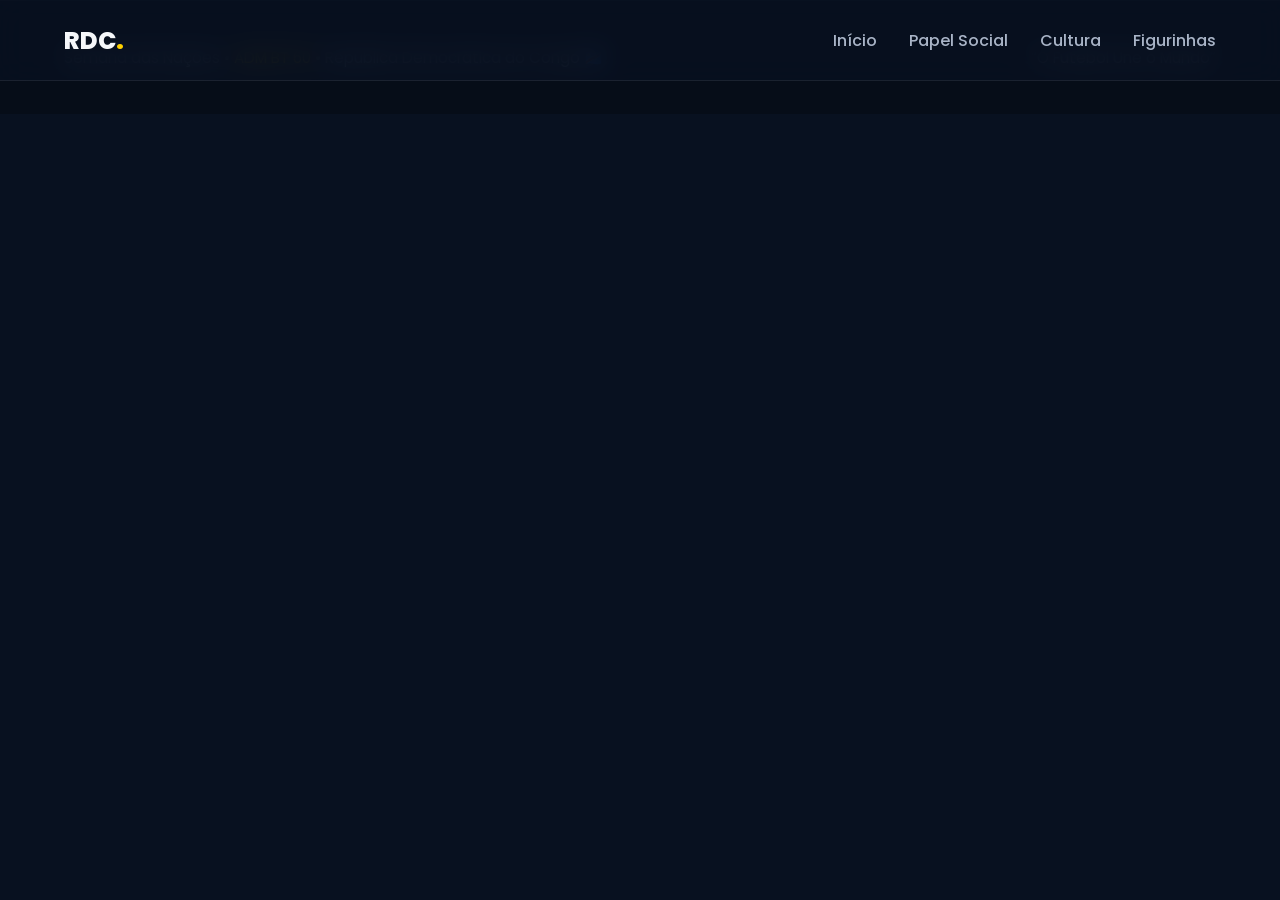
==== index.html @ 7ae97b50 "feat: added header footer layout" ====
<!DOCTYPE html>
<html lang="pt-BR">

<head>
    <meta charset="UTF-8">
    <meta name="viewport" content="width=device-width, initial-scale=1.0">
    <title>
        Semana das Nações • República Democrática do Congo
    </title>
    <link rel="preconnect" href="https://fonts.googleapis.com">
    <link rel="preconnect" href="https://fonts.gstatic.com" crossorigin>

    <link href="https://fonts.googleapis.com/css2?family=Poppins:wght@300;400;500;600;700;800&display=swap"
        rel="stylesheet">

    <link rel="stylesheet" href="src/css/reset.css">
    <link rel="stylesheet" href="src/css/variables.css">
    <link rel="stylesheet" href="src/css/global.css">
    <link rel="stylesheet" href="src/css/responsive.css">
    <link rel="stylesheet" href="src/css/layout.css">
</head>

<body>
    <header class="navbar">

        <div class="container nav-container">


            <a href="#hero" class="logo">
                RDC<span>.</span>
            </a>

            <nav class="nav-menu">

                <a href="#hero">Início</a>
                <a href="#social"> Papel Social</a>
                <a href="#culture">Cultura</a>
                <a href="#stickers">Figurinhas</a>

            </nav>


            <button class="hamburger" aria-label="Abrir menu">

                <span></span>
                <span></span>
                <span></span>

            </button>

        </div>

   
        <div class="mobile-menu">

            <a href="#hero">Início</a>
            <a href="#social">Papel Social</a>
            <a href="#culture">Cultura</a>
            <a href="#stickers">Figurinhas</a>

        </div>

    </header>

    <main></main>


    <footer class="footer">

        <div class="container footer-content">

            <p>
                Semana das Nações • <span>ADM BT 60</span> •
                República Democrática do Congo 🇨🇩
            </p>

            <p>
                “O Futebol Une o Mundo”
            </p>

        </div>

    </footer>

    <script type="module" src="src/js/main.js"></script>

</body>

</html>
---- src/css/variables.css ----
:root{

  --color-bg: #081120;

  --color-surface: #101B2D;

  --color-primary: #007FFF;

  --color-secondary: #FFD100;

  --color-accent: #CE1126;

  --color-text: #F5F7FA;

  --color-muted: #A9B4C7;

  --border-color: rgba(255,255,255,.08);

  --shadow-lg: 0 10px 30px rgba(0,0,0,.35);

  --glow: 0 0 20px rgba(255,209,0,.25);

  --radius-sm: 12px;

  --radius-md: 18px;

  --radius-lg: 28px;

  --transition: .3s ease;

  --container-width: 1200px;

}
---- src/css/global.css ----
body{
  background: var(--color-bg);
  color: var(--color-text);
  font-family: 'Poppins', sans-serif;
  overflow-x:hidden;
}

.container{
  width:min(var(--container-width), 90%);
  margin:auto;
}

section{
  padding:120px 0;
}

.section-header{
  text-align:center;
  margin-bottom:60px;
}

.section-subtitle{
  color: var(--color-secondary);
  font-size:.9rem;
  font-weight:600;
  text-transform:uppercase;
  letter-spacing:2px;
  margin-bottom:12px;
}

.section-title{
  font-size:clamp(2rem, 5vw, 3.5rem);
  font-weight:800;
}

.hero-button{
  display:inline-flex;
  align-items:center;
  justify-content:center;
  padding:14px 28px;
  border-radius:999px;
  background: var(--color-secondary);
  color:#000;
  font-weight:700;
  transition: var(--transition);
}

.hero-button:hover{
  transform:translateY(-3px);
  box-shadow: var(--glow);
}
---- src/css/layout.css ----
/* NAVBAR */

.navbar{
  position:fixed;
  top:0;
  left:0;

  width:100%;

  z-index:999;

  background:rgba(8,17,32,.82);

  backdrop-filter:blur(14px);

  border-bottom:1px solid var(--border-color);
}

.nav-container{
  height:80px;

  display:flex;
  align-items:center;
  justify-content:space-between;
}


/* LOGO */


.logo{
  font-size:1.5rem;
  font-weight:800;

  color: var(--color-text);
}

.logo span{
  color: var(--color-secondary);
}

/* NAV MENU */

.nav-menu{
  display:flex;
  align-items:center;
  gap:32px;
}

.nav-menu a{
  position:relative;

  color: var(--color-muted);

  font-weight:500;

  transition: var(--transition);
}

.nav-menu a:hover{
  color: var(--color-text);
}


/* LINHA HOVER */

.nav-menu a::after{
  content:"";

  position:absolute;

  left:0;
  bottom:-6px;

  width:0%;
  height:2px;

  background: var(--color-secondary);

  transition: var(--transition);
}

.nav-menu a:hover::after{
  width:100%;
}

/* HAMBURGER */

.hamburger{
  width:45px;
  height:45px;

  display:none;

  flex-direction:column;
  justify-content:center;

  gap:6px;

  background:none;
  border:none;

  cursor:pointer;

  z-index:1001;
}

.hamburger span{
  width:100%;
  height:3px;

  border-radius:999px;

  background: var(--color-text);

  transition:.3s;
}


/* X */

.hamburger.active span:nth-child(1){
  transform:
  translateY(9px)
  rotate(45deg);
}

.hamburger.active span:nth-child(2){
  opacity:0;
}

.hamburger.active span:nth-child(3){
  transform:
  translateY(-9px)
  rotate(-45deg);
}


/* MOBILE MENU */

.mobile-menu{
  position:fixed;

  top:80px;
  left:0;

  width:100%;

  padding:32px;

  background:
  rgba(8,17,32,.98);

  backdrop-filter:blur(14px);

  display:flex;
  flex-direction:column;

  align-items:center;

  gap:28px;

  border-bottom:
  1px solid var(--border-color);

  opacity:0;
  visibility:hidden;

  transform:
  translateY(-20px);

  transition:.3s;

  z-index:998;
}


/* ACTIVE */

.mobile-menu.active{
  opacity:1;
  visibility:visible;

  transform:
  translateY(0);
}


/* LINKS */

.mobile-menu a{
  color: var(--color-text);

  font-size:1.1rem;
  font-weight:600;

  opacity:0;
}


/* ANIMAÇÃO LINKS */

@keyframes navLinkFade{

  from{
    opacity:0;
    transform:translateY(-20px);
  }

  to{
    opacity:1;
    transform:translateY(0);
  }

}

/* RESPONSIVO */

@media(max-width:768px){

  .nav-menu{
    display:none;
  }

  .hamburger{
    display:flex;
  }

}

/* FOOTER */


.footer{
  padding:45px 0;

  border-top:1px solid var(--border-color);

  background:#060D18;
}

.footer-content{
  display:flex;
  align-items:center;
  justify-content:space-between;

  gap:20px;

  flex-wrap:wrap;

  text-align:center;
}

.footer p{
  color: var(--color-muted);

  font-size:.95rem;
}

.footer span {
  color: var(--color-secondary);
}
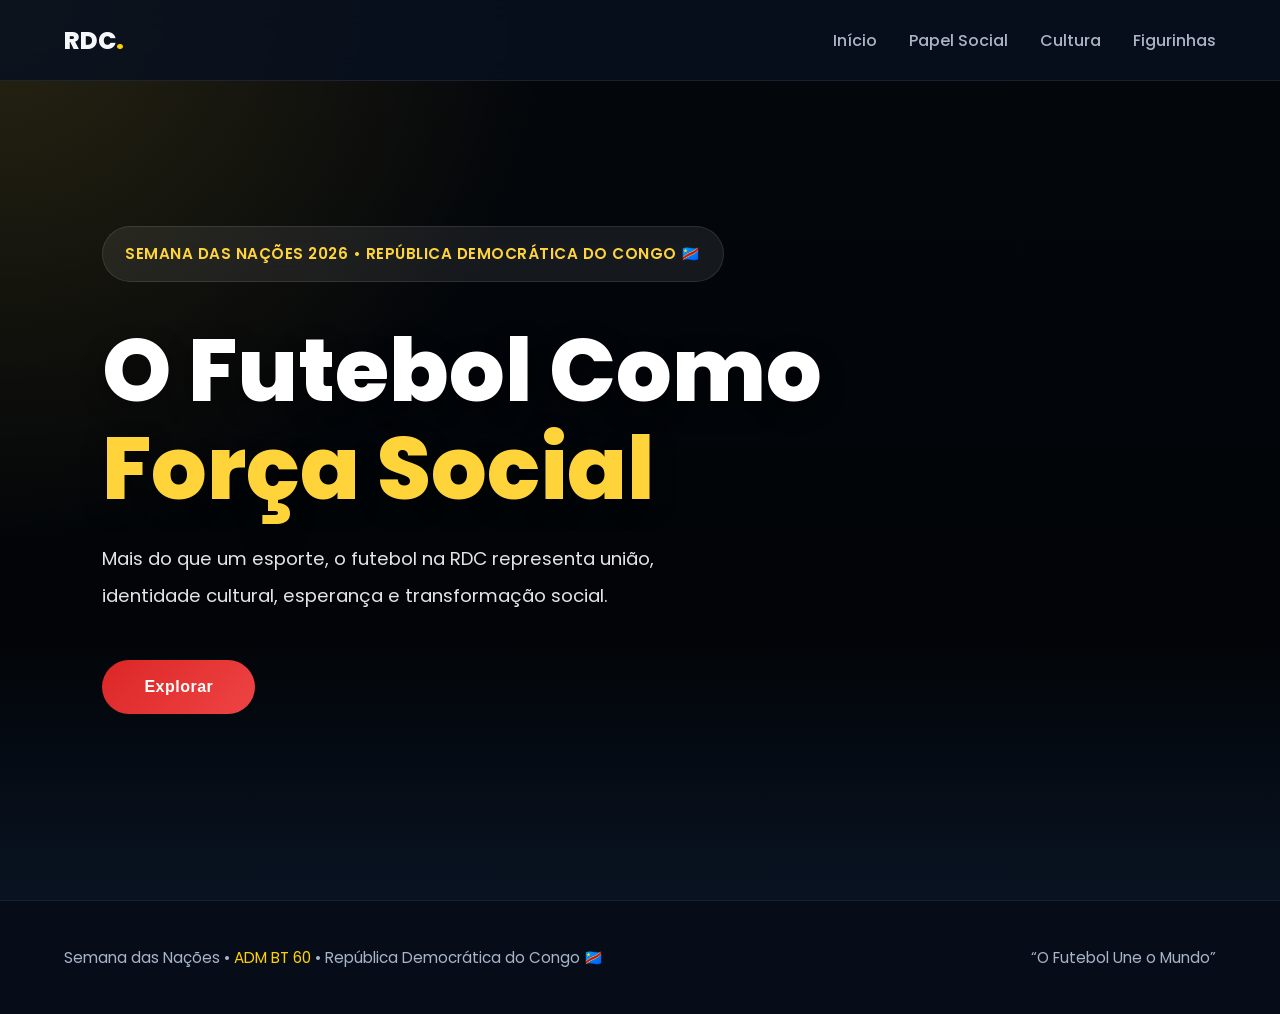
==== commit aff5cfc0: "feat: added hero section" ====
--- a/index.html
+++ b/index.html
@@ -18,6 +18,7 @@
     <link rel="stylesheet" href="src/css/global.css">
     <link rel="stylesheet" href="src/css/responsive.css">
     <link rel="stylesheet" href="src/css/layout.css">
+    <link rel="stylesheet" href="src/css/hero.css">
 </head>
 
 <body>
@@ -33,7 +34,7 @@
             <nav class="nav-menu">
 
                 <a href="#hero">Início</a>
-                <a href="#social"> Papel Social</a>
+                <a href="#social">Papel Social</a>
                 <a href="#culture">Cultura</a>
                 <a href="#stickers">Figurinhas</a>
 
@@ -62,7 +63,11 @@
 
     </header>
 
-    <main></main>
+    <main>
+
+        <div id="hero-container"></div>
+
+    </main>
 
 
     <footer class="footer">
--- a/src/css/global.css
+++ b/src/css/global.css
@@ -1,51 +1,66 @@
-body{
-  background: var(--color-bg);
-  color: var(--color-text);
+body {
   font-family: 'Poppins', sans-serif;
-  overflow-x:hidden;
+  background: #081220;
+  color: white;
+  overflow-x: hidden;
 }
 
-.container{
-  width:min(var(--container-width), 90%);
-  margin:auto;
+.container {
+  width: min(var(--container-width), 90%);
+  margin: auto;
 }
 
-section{
-  padding:120px 0;
+section {
+  padding: 100px 8%;
 }
 
-.section-header{
-  text-align:center;
-  margin-bottom:60px;
+.section-header {
+  text-align: center;
+  margin-bottom: 60px;
 }
 
-.section-subtitle{
+.section-subtitle {
   color: var(--color-secondary);
-  font-size:.9rem;
-  font-weight:600;
-  text-transform:uppercase;
-  letter-spacing:2px;
-  margin-bottom:12px;
+  font-size: .9rem;
+  font-weight: 600;
+  text-transform: uppercase;
+  letter-spacing: 2px;
+  margin-bottom: 12px;
 }
 
-.section-title{
-  font-size:clamp(2rem, 5vw, 3.5rem);
-  font-weight:800;
+.section-title {
+  font-size: clamp(2rem, 5vw, 3.5rem);
+  font-weight: 800;
 }
 
-.hero-button{
-  display:inline-flex;
-  align-items:center;
-  justify-content:center;
-  padding:14px 28px;
-  border-radius:999px;
+.hero-button {
+  display: inline-flex;
+  align-items: center;
+  justify-content: center;
+  padding: 14px 28px;
+  border-radius: 999px;
   background: var(--color-secondary);
-  color:#000;
-  font-weight:700;
+  color: #000;
+  font-weight: 700;
   transition: var(--transition);
 }
 
-.hero-button:hover{
-  transform:translateY(-3px);
+.hero-button:hover {
+  transform: translateY(-3px);
   box-shadow: var(--glow);
+}
+
+/* SCROLLBAR */
+
+::-webkit-scrollbar {
+  width: 10px;
+}
+
+::-webkit-scrollbar-thumb {
+  background: #ffd43b;
+  border-radius: 20px;
+}
+
+::-webkit-scrollbar-track {
+  background: #081220;
 }
--- a/src/css/hero.css
+++ b/src/css/hero.css
@@ -0,0 +1,176 @@
+.hero{
+  min-height:100vh;
+  display:flex;
+  align-items:center;
+  position:relative;
+  overflow:hidden;
+  padding:120px 8% 80px;
+
+  background:
+  linear-gradient(rgba(0,0,0,0.65),rgba(0,0,0,0.82)),
+  url('https://images.unsplash.com/photo-1574629810360-7efbbe195018?q=80&w=1600&auto=format&fit=crop');
+
+  background-size:cover;
+  background-position:center;
+}
+
+/* ESCURECIMENTO */
+
+.hero::before{
+  content:'';
+  position:absolute;
+  inset:0;
+  background:
+  radial-gradient(circle at top left,
+  rgba(255,212,59,0.15),
+  transparent 35%);
+}
+
+/* DEGRADÊ FINAL */
+
+.hero::after{
+  content:'';
+  position:absolute;
+  inset:0;
+  background:
+  linear-gradient(to top,#081220 2%,transparent 30%);
+}
+
+/* CONTEÚDO */
+
+.hero-content{
+  position:relative;
+  z-index:2;
+  max-width:760px;
+}
+
+/* TAG SUPERIOR */
+
+.hero-tag{
+  display:inline-flex;
+  align-items:center;
+  gap:10px;
+
+  padding:12px 22px;
+  margin-bottom:28px;
+
+  border-radius:999px;
+
+  background:rgba(255,255,255,0.08);
+
+  border:1px solid rgba(255,255,255,0.1);
+
+  backdrop-filter:blur(10px);
+
+  color:#ffd43b !important;
+  font-size:0.95rem !important;
+  font-weight:600;
+
+  letter-spacing:.5px;
+
+  text-transform:uppercase;
+}
+
+/* TÍTULO */
+
+.hero h1{
+  font-size:5.5rem;
+  line-height:1;
+  margin-bottom:28px;
+  font-weight:800;
+
+  text-shadow:
+  0 8px 25px rgba(0,0,0,0.45);
+}
+
+/* DESTAQUE */
+
+.hero span{
+  color:#ffd43b;
+
+  display:block;
+
+  margin-top:10px;
+}
+
+/* TEXTO */
+
+.hero p{
+  font-size:1.15rem;
+  line-height:2;
+  color:#e4e4e4;
+
+  max-width:650px;
+
+  margin-bottom:45px;
+}
+
+/* BOTÃO */
+
+.btn{
+  display:inline-flex;
+  align-items:center;
+  justify-content:center;
+
+  padding:18px 42px;
+
+  border-radius:60px;
+
+  background:linear-gradient(
+    135deg,
+    #dc2626,
+    #ef4444
+  );
+
+  color:white;
+  text-decoration:none;
+
+  font-weight:700;
+  letter-spacing:.5px;
+
+  transition:.4s;
+}
+
+.btn:hover{
+
+  transform:
+  translateY(-6px)
+  scale(1.03);
+
+
+}
+
+/* RESPONSIVO */
+
+@media(max-width:950px){
+
+  .hero{
+    padding-top:140px;
+  }
+
+  .hero h1{
+    font-size:3.7rem;
+  }
+
+}
+
+@media(max-width:600px){
+
+  .hero h1{
+    font-size:2.8rem;
+  }
+
+  .hero p{
+    font-size:1rem;
+    line-height:1.8;
+  }
+
+  .hero-tag{
+    font-size:.8rem !important;
+  }
+
+  .btn{
+    width:100%;
+  }
+
+}
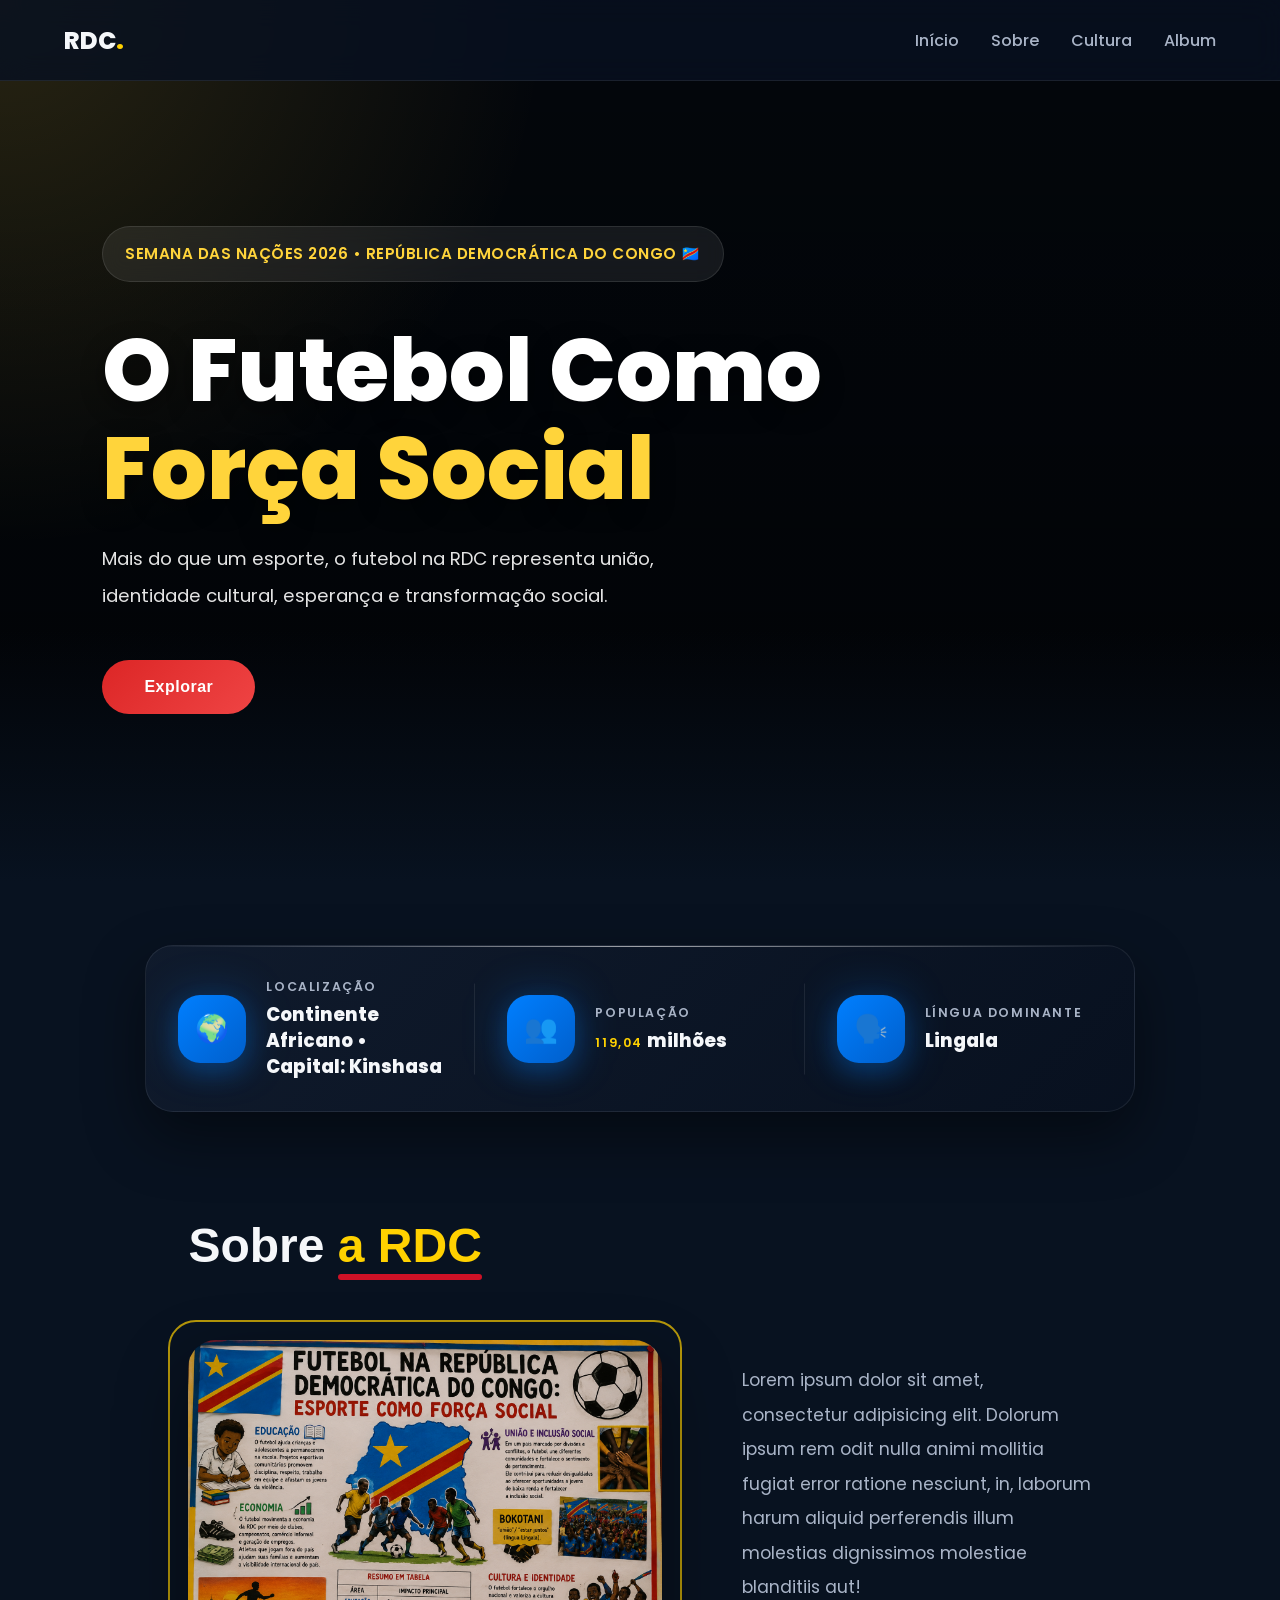
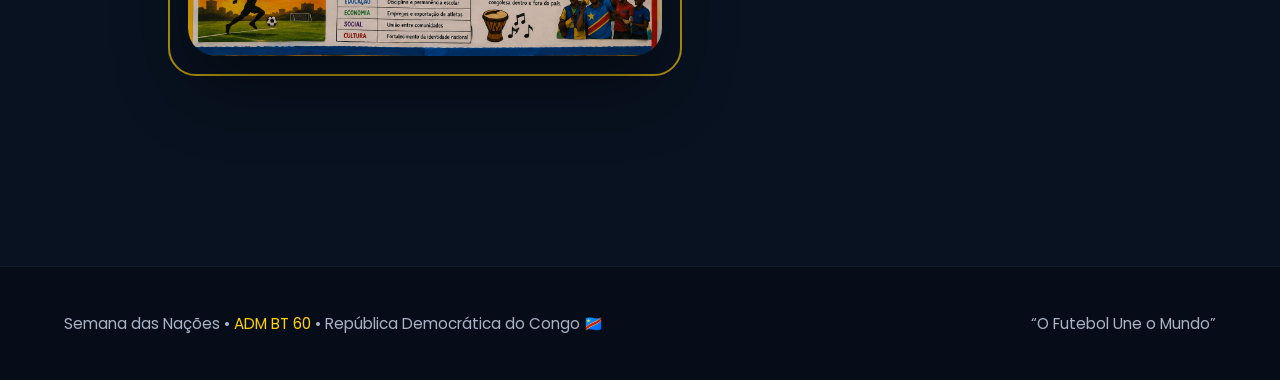
==== commit 8610e3b8: "feat: added about section" ====
--- a/index.html
+++ b/index.html
@@ -19,6 +19,7 @@
     <link rel="stylesheet" href="src/css/responsive.css">
     <link rel="stylesheet" href="src/css/layout.css">
     <link rel="stylesheet" href="src/css/hero.css">
+    <link rel="stylesheet" href="src/css/about.css">
 </head>
 
 <body>
@@ -27,16 +28,16 @@
         <div class="container nav-container">
 
 
-            <a href="#hero" class="logo">
+            <a href="#hero-container" class="logo">
                 RDC<span>.</span>
             </a>
 
             <nav class="nav-menu">
 
-                <a href="#hero">Início</a>
-                <a href="#social">Papel Social</a>
+                <a href="#hero-container">Início</a>
+                <a href="#about-container">Sobre</a>
                 <a href="#culture">Cultura</a>
-                <a href="#stickers">Figurinhas</a>
+                <a href="#stickers">Album</a>
 
             </nav>
 
@@ -54,10 +55,10 @@
    
         <div class="mobile-menu">
 
-            <a href="#hero">Início</a>
-            <a href="#social">Papel Social</a>
+            <a href="#hero-container">Home</a>
+            <a href="#about-container">Sobre</a>
             <a href="#culture">Cultura</a>
-            <a href="#stickers">Figurinhas</a>
+            <a href="#stickers">Album</a>
 
         </div>
 
@@ -66,6 +67,7 @@
     <main>
 
         <div id="hero-container"></div>
+        <div id="about-container"></div>
 
     </main>
 
--- a/src/css/about.css
+++ b/src/css/about.css
@@ -0,0 +1,336 @@
+.faixa-info {
+    width: min(1150px, 92%);
+    margin: auto;
+
+    margin-top: -55px;
+    position: relative;
+    z-index: 20;
+
+    display: grid;
+    grid-template-columns: repeat(3, 1fr);
+
+    overflow: hidden;
+
+    background:
+        linear-gradient(135deg,
+            rgba(16, 27, 45, 0.98),
+            rgba(8, 17, 32, 0.98));
+
+    border: 1px solid var(--border-color);
+
+    border-radius: var(--radius-lg);
+
+    box-shadow:
+        0 25px 60px rgba(0, 0, 0, .45);
+
+    backdrop-filter: blur(14px);
+}
+
+
+.faixa-info::before {
+    content: "";
+    position: absolute;
+
+    top: 0;
+    left: 0;
+
+    width: 100%;
+    height: 1px;
+
+    background:
+        linear-gradient(90deg,
+            transparent,
+            rgba(255, 255, 255, .6),
+            transparent);
+}
+
+
+.info-item {
+    position: relative;
+
+    display: flex;
+    align-items: center;
+    gap: 20px;
+
+    padding: 32px;
+
+    transition: var(--transition);
+}
+
+.info-item:not(:last-child)::after {
+    content: "";
+    position: absolute;
+
+    top: 50%;
+    right: 0;
+
+    transform: translateY(-50%);
+
+    width: 1px;
+    height: 55%;
+
+    background: rgba(255, 255, 255, .08);
+}
+
+
+.info-item:hover {
+    background:
+        linear-gradient(180deg,
+            rgba(255, 255, 255, .03),
+            rgba(255, 255, 255, 0));
+}
+
+
+.icon {
+    min-width: 68px;
+    height: 68px;
+
+    display: flex;
+    align-items: center;
+    justify-content: center;
+
+    font-size: 1.7rem;
+
+    border-radius: 22px;
+
+    background:
+        linear-gradient(135deg,
+            var(--color-primary),
+            #005fcc);
+
+    box-shadow:
+        0 10px 25px rgba(0, 127, 255, .25);
+
+    position: relative;
+}
+
+
+.icon::before {
+    content: "";
+    position: absolute;
+
+    inset: -8px;
+
+    border-radius: inherit;
+
+    background: rgba(0, 127, 255, .15);
+
+    filter: blur(18px);
+
+    z-index: -1;
+}
+
+
+.info-text {
+    display: flex;
+    flex-direction: column;
+}
+
+.info-text span {
+    color: var(--color-muted);
+
+    font-size: .78rem;
+    font-weight: 600;
+
+    letter-spacing: 1.6px;
+    text-transform: uppercase;
+
+    margin-bottom: 6px;
+}
+
+.info-text h3 {
+    color: var(--color-text);
+
+    font-size: 1.15rem;
+    font-weight: 800;
+
+    line-height: 1.4;
+}
+
+
+#population-counter {
+    color: var(--color-secondary);
+}
+
+
+
+@media(max-width:950px) {
+
+    .faixa-info {
+        grid-template-columns: 1fr;
+    }
+
+    .info-item:not(:last-child)::after {
+        width: 80%;
+        height: 1px;
+
+        top: auto;
+        bottom: 0;
+        left: 50%;
+
+        transform: translateX(-50%);
+    }
+
+}
+
+@media(max-width:600px) {
+
+    .faixa-info {
+        margin-top: -40px;
+    }
+
+    .info-item {
+        padding: 24px;
+    }
+
+    .icon {
+        min-width: 58px;
+        height: 58px;
+
+        font-size: 1.4rem;
+    }
+
+    .info-text h3 {
+        font-size: 1rem;
+    }
+
+}
+
+/* ABOUT MURAL */
+
+.about-mural {
+    max-width: var(--container-width);
+    margin: auto;
+
+    padding: 110px 8%;
+}
+
+
+.about-title {
+    margin-bottom: 70px;
+}
+
+.about-title h2 {
+    font-size: clamp(3rem, 6vw, 2rem);
+
+    color: var(--color-text);
+
+    font-weight: 900;
+    line-height: 1;
+}
+
+.highlight-text-about {
+    color: var(--color-secondary);
+
+    position: relative;
+}
+
+.highlight-text-about::after {
+    content: "";
+    position: absolute;
+
+    left: 0;
+    bottom: -8px;
+
+    width: 100%;
+    height: 6px;
+
+    border-radius: 999px;
+
+    background: var(--color-accent);
+}
+
+
+.about-content{
+    display:grid;
+    grid-template-columns:1.15fr .85fr;
+    gap:80px;
+    align-items:center;
+}
+
+
+.about-image{
+    position:relative;
+    width:100%;
+}
+
+.about-image::before{
+    content:"";
+    position:absolute;
+
+    inset:-20px;
+
+    border:2px solid var(--color-secondary);
+    border-radius:var(--radius-lg);
+
+    z-index:0;
+
+    opacity:.7;
+}
+
+
+.about-image img{
+    position:relative;
+    z-index:2;
+
+    width:100%;
+    display:block;
+
+    height:auto;
+
+    border-radius:var(--radius-lg);
+
+    box-shadow:
+        0 30px 70px rgba(0,0,0,.45);
+
+    transition:var(--transition);
+}
+
+.about-image img:hover{
+    transform:
+        translateY(-8px)
+        scale(1.01);
+}
+
+
+
+.about-text{
+    color:var(--color-muted);
+
+    max-width:480px;
+}
+
+.about-text p{
+    font-size:1.08rem;
+    line-height:2;
+
+    margin-bottom:28px;
+}
+
+
+
+@media(max-width:950px){
+
+    .about-content{
+        grid-template-columns:1fr;
+        gap:55px;
+    }
+
+    .about-text{
+        max-width:100%;
+    }
+
+}
+
+@media(max-width:600px){
+
+    .about-image::before{
+        inset:-12px;
+    }
+
+    .about-text p{
+        font-size:1rem;
+        line-height:1.9;
+    }
+
+}
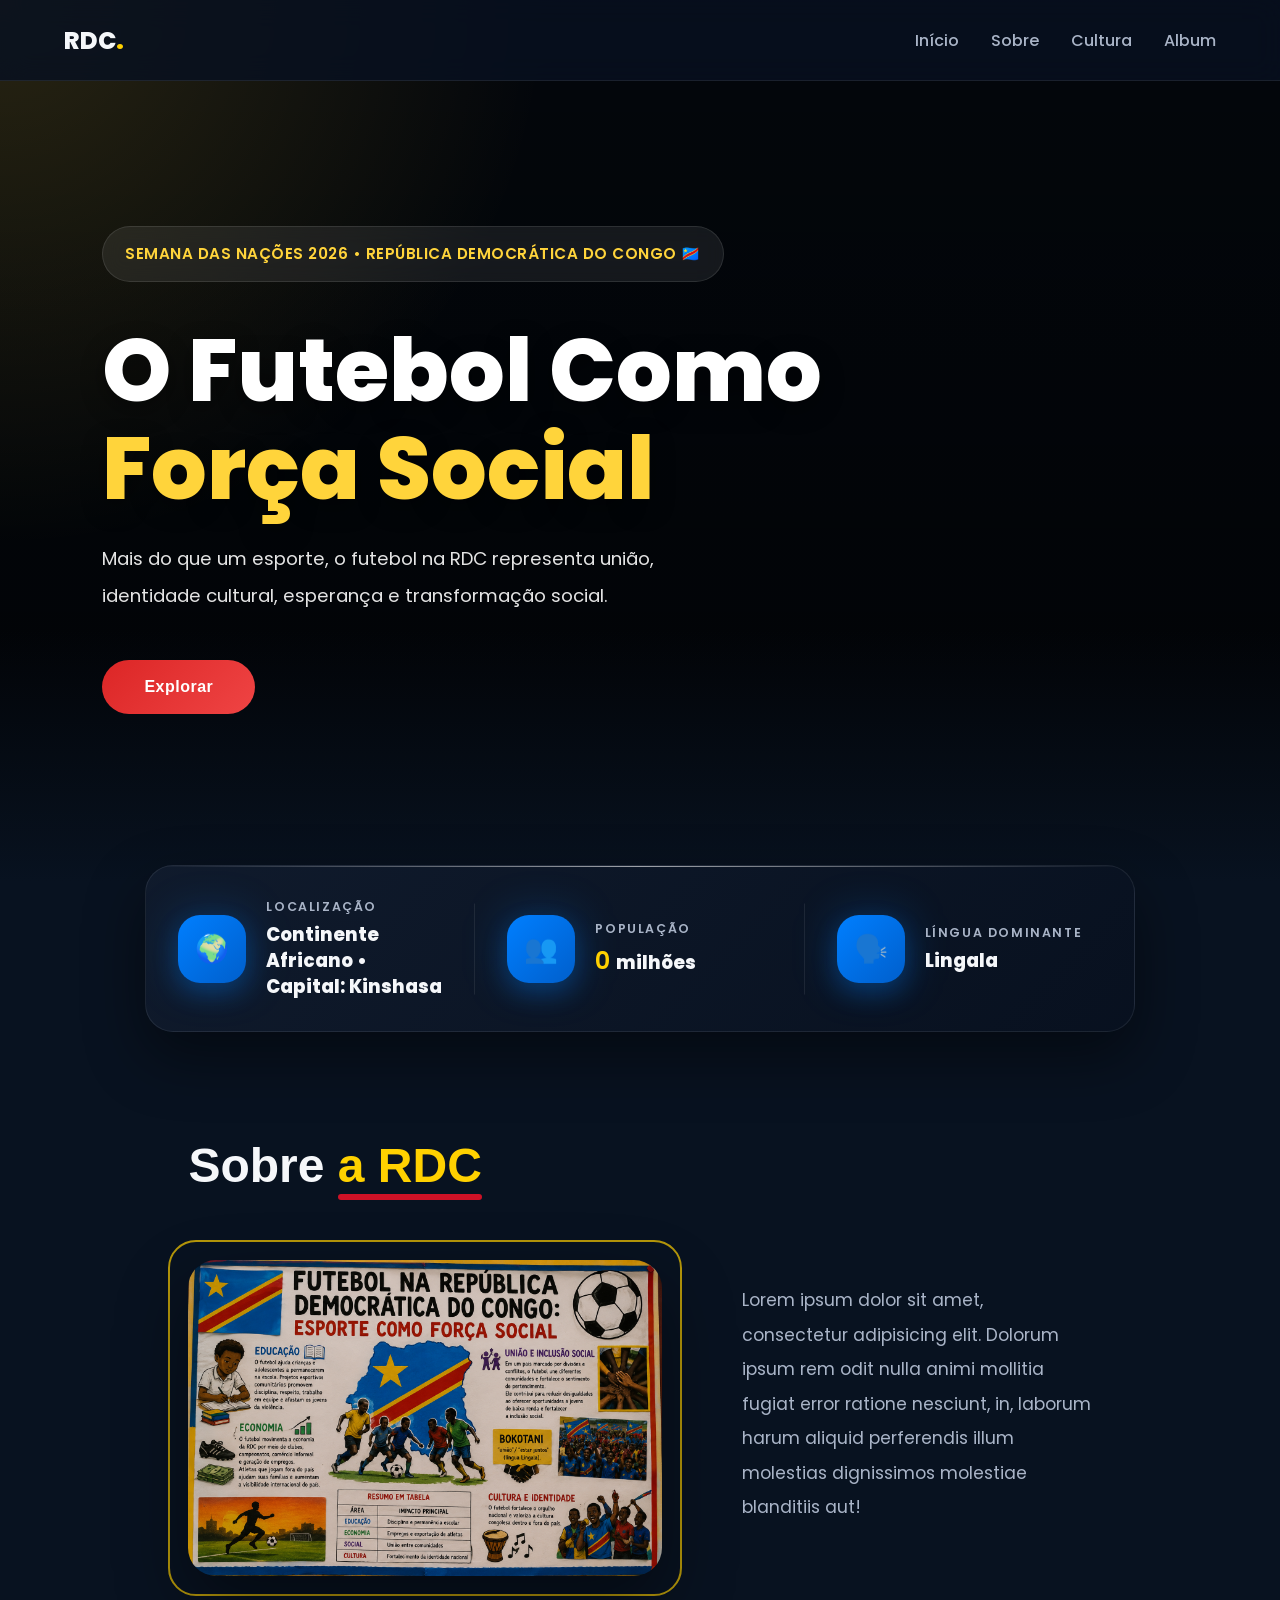
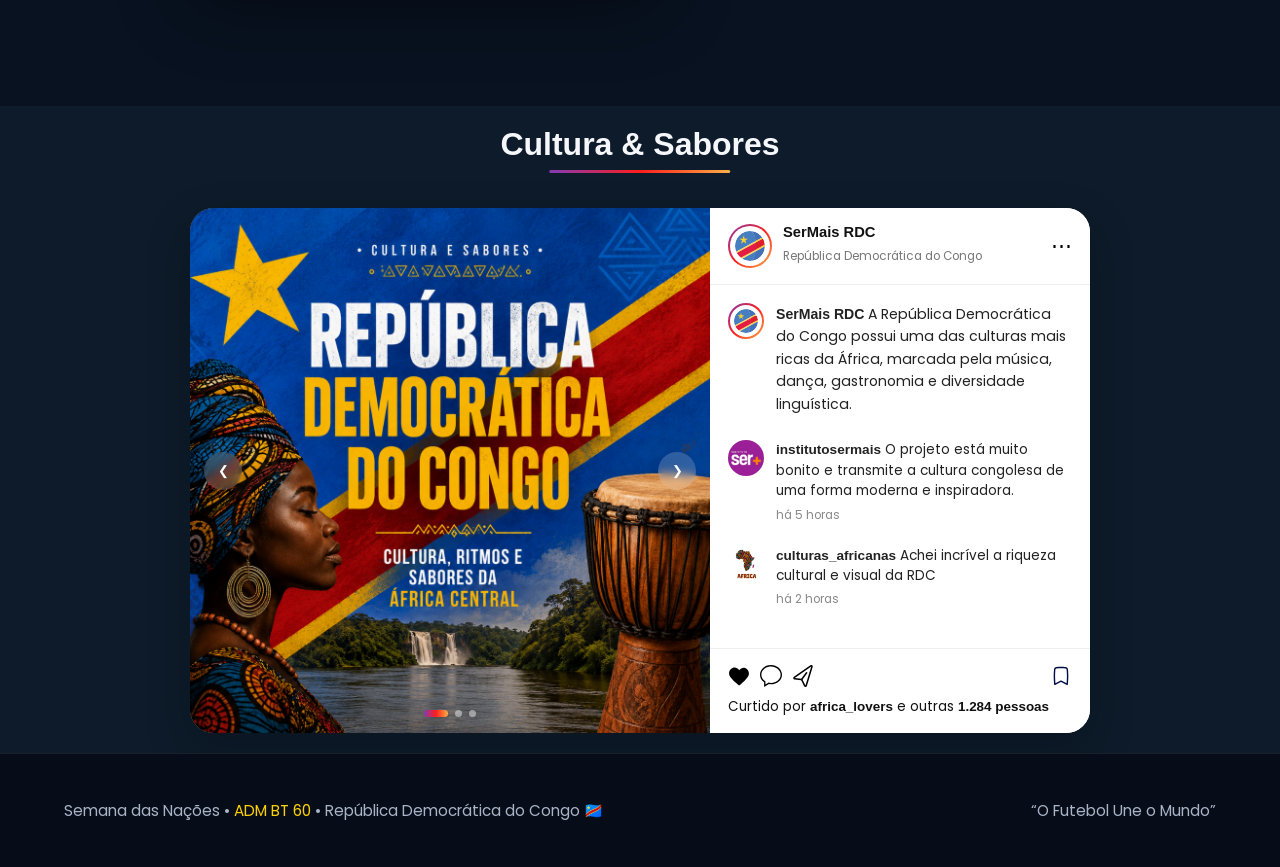
==== commit 9c21c749: "feat: added culture section" ====
--- a/index.html
+++ b/index.html
@@ -7,6 +7,7 @@
     <title>
         Semana das Nações • República Democrática do Congo
     </title>
+    <link rel="shortcut icon" href="src/assets/icons/democratic-republic-of-congo-icon.svg" type="image/x-icon">
     <link rel="preconnect" href="https://fonts.googleapis.com">
     <link rel="preconnect" href="https://fonts.gstatic.com" crossorigin>
 
@@ -20,6 +21,7 @@
     <link rel="stylesheet" href="src/css/layout.css">
     <link rel="stylesheet" href="src/css/hero.css">
     <link rel="stylesheet" href="src/css/about.css">
+    <link rel="stylesheet" href="src/css/culture.css">
 </head>
 
 <body>
@@ -36,7 +38,7 @@
 
                 <a href="#hero-container">Início</a>
                 <a href="#about-container">Sobre</a>
-                <a href="#culture">Cultura</a>
+                <a href="#culture-container">Cultura</a>
                 <a href="#stickers">Album</a>
 
             </nav>
@@ -57,7 +59,7 @@
 
             <a href="#hero-container">Home</a>
             <a href="#about-container">Sobre</a>
-            <a href="#culture">Cultura</a>
+            <a href="#culture-container">Cultura</a>
             <a href="#stickers">Album</a>
 
         </div>
@@ -68,6 +70,7 @@
 
         <div id="hero-container"></div>
         <div id="about-container"></div>
+        <div id="culture-container"></div>
 
     </main>
 
--- a/src/css/global.css
+++ b/src/css/global.css
@@ -11,7 +11,7 @@
 }
 
 section {
-  padding: 100px 8%;
+  padding: 20px 8%;
 }
 
 .section-header {
--- a/src/css/about.css
+++ b/src/css/about.css
@@ -150,6 +150,7 @@
 
 #population-counter {
     color: var(--color-secondary);
+    font-size: 1.5rem;
 }
 
 
--- a/src/css/culture.css
+++ b/src/css/culture.css
@@ -0,0 +1,411 @@
+.culture{
+  background:#0d1b2a;
+}
+
+.title-culture{
+    width:max-content;
+    margin:0 auto 45px;
+
+    position:relative;
+
+    color:var(--color-text);
+
+    font-size:2rem;
+    font-weight:700;
+}
+
+.title-culture::after{
+    content:'';
+
+    position:absolute;
+    left:50%;
+    bottom:-10px;
+
+    transform:translateX(-50%);
+
+    width:65%;
+    height:3px;
+
+    border-radius:999px;
+
+    background:
+    linear-gradient(
+        90deg,
+        #833AB4,
+        #FD1D1D,
+        #FCAF45
+    );
+}
+
+/* POST */
+
+.instagram-web-post{
+    width:min(900px,92%);
+    margin:auto;
+
+    background:#fff;
+
+    border-radius:24px;
+
+    overflow:hidden;
+
+    display:grid;
+    grid-template-columns: 1fr 380px;
+
+    box-shadow:
+    0 18px 45px rgba(0,0,0,.22);
+}
+
+
+.post-media{
+    background:#000;
+}
+
+.post-carousel{
+    position:relative;
+    height:100%;
+}
+
+.carousel-wrapper{
+    overflow:hidden;
+    height:100%;
+}
+
+.carousel-track{
+    display:flex;
+    height:100%;
+
+    transition:transform .7s ease;
+}
+
+.carousel-image{
+    min-width:100%;
+
+    aspect-ratio:1/1;
+
+    object-fit:cover;
+
+    display:block;
+}
+
+
+.carousel-btn{
+    position:absolute;
+    top:50%;
+
+    transform:translateY(-50%);
+
+    width:38px;
+    height:38px;
+
+    border:none;
+    border-radius:50%;
+
+    background:rgba(255,255,255,.18);
+
+    color:white;
+
+    font-size:.8rem;
+
+    cursor:pointer;
+
+    z-index:5;
+
+    backdrop-filter:blur(5px);
+
+    transition:.2s;
+}
+
+.carousel-btn:hover{
+    background:
+    linear-gradient(
+        135deg,
+        #833AB4,
+        #FD1D1D
+    );
+}
+
+.prev{
+    left:14px;
+}
+
+.next{
+    right:14px;
+}
+
+
+.carousel-indicators{
+    position:absolute;
+
+    left:50%;
+    bottom:16px;
+
+    transform:translateX(-50%);
+
+    display:flex;
+    gap:7px;
+}
+
+.indicator{
+    width:7px;
+    height:7px;
+
+    border-radius:50%;
+
+    background:rgba(255,255,255,.45);
+
+    transition:.25s;
+}
+
+.indicator.active{
+    width:24px;
+
+    border-radius:999px;
+
+    background:
+    linear-gradient(
+        90deg,
+        #833AB4,
+        #FD1D1D,
+        #FCAF45
+    );
+}
+
+
+.post-side{
+    display:flex;
+    flex-direction:column;
+
+    background:#fff;
+}
+
+.post-header{
+    display:flex;
+    align-items:center;
+    justify-content:space-between;
+
+    padding:16px 18px;
+
+    border-bottom:1px solid #efefef;
+}
+
+.profile-area{
+    display:flex;
+    align-items:center;
+    gap:11px;
+}
+
+.profile-ring{
+    width:44px;
+    height:44px;
+
+    padding:2px;
+
+    border-radius:50%;
+
+    background:
+    linear-gradient(
+        135deg,
+        #833AB4,
+        #FD1D1D,
+        #FCAF45
+    );
+}
+
+.profile-ring img{
+    width:100%;
+    height:100%;
+
+    border-radius:50%;
+
+    object-fit:cover;
+
+    background:white;
+    padding:5px;
+}
+
+.profile-info h4{
+    font-size:.92rem;
+    color:#111;
+
+    margin-bottom:2px;
+}
+
+.profile-info span{
+    font-size:.74rem;
+    color:#777;
+}
+
+.more-btn{
+    border:none;
+    background:none;
+
+    font-size:1.3rem;
+
+    cursor:pointer;
+}
+
+
+.post-content{
+    flex:1;
+
+    overflow-y:auto;
+
+    padding:18px;
+}
+
+
+.post-caption{
+    display:flex;
+    gap:12px;
+
+    margin-bottom:25px;
+}
+
+.caption-profile{
+    width:36px;
+    height:36px;
+
+    border-radius:50%;
+
+    overflow:hidden;
+
+    flex-shrink:0;
+
+    background:
+    linear-gradient(
+        135deg,
+        #833AB4,
+        #FD1D1D,
+        #FCAF45
+    );
+
+    padding:2px;
+}
+
+.caption-profile img{
+    width:100%;
+    height:100%;
+
+    border-radius:50%;
+
+    object-fit:cover;
+
+    background:white;
+    padding:4px;
+}
+
+.post-caption p{
+    color:#222;
+
+    line-height:1.6;
+    font-size:.88rem;
+}
+
+
+.comment{
+    display:flex;
+    gap:12px;
+
+    margin-bottom:22px;
+}
+
+.comment img{
+    width:36px;
+    height:36px;
+
+    border-radius:50%;
+
+    object-fit:cover;
+}
+
+.comment p{
+    font-size:.85rem;
+    line-height:1.5;
+
+    color:#222;
+}
+
+.comment span{
+    display:block;
+
+    margin-top:5px;
+
+    font-size:.72rem;
+    color:#888;
+}
+
+
+.post-actions{
+    padding:16px 18px;
+
+    border-top:1px solid #efefef;
+}
+
+.actions-top{
+    display:flex;
+    align-items:center;
+    justify-content:space-between;
+
+    margin-bottom:10px;
+}
+
+.actions-left{
+    display:flex;
+    gap:10px;
+}
+
+.post-actions button{
+    border:none;
+    background:none;
+
+    font-size:1.25rem;
+
+    cursor:pointer;
+
+    transition:.2s;
+}
+
+.post-actions button:hover{
+    transform:scale(1.08);
+}
+
+
+.post-actions button img{
+    width:22px;
+    height:22px;
+
+    object-fit:contain;
+
+    display:block;
+}
+
+.likes{
+    font-size:.84rem;
+    color:#111;
+}
+
+
+@media(max-width:900px){
+
+    .instagram-web-post{
+        grid-template-columns:1fr;
+    }
+
+    .post-content{
+        max-height:260px;
+    }
+
+}
+
+@media(max-width:768px){
+
+    .culture{
+        padding:70px 0;
+    }
+
+    .title-culture{
+        font-size:1.7rem;
+    }
+
+}
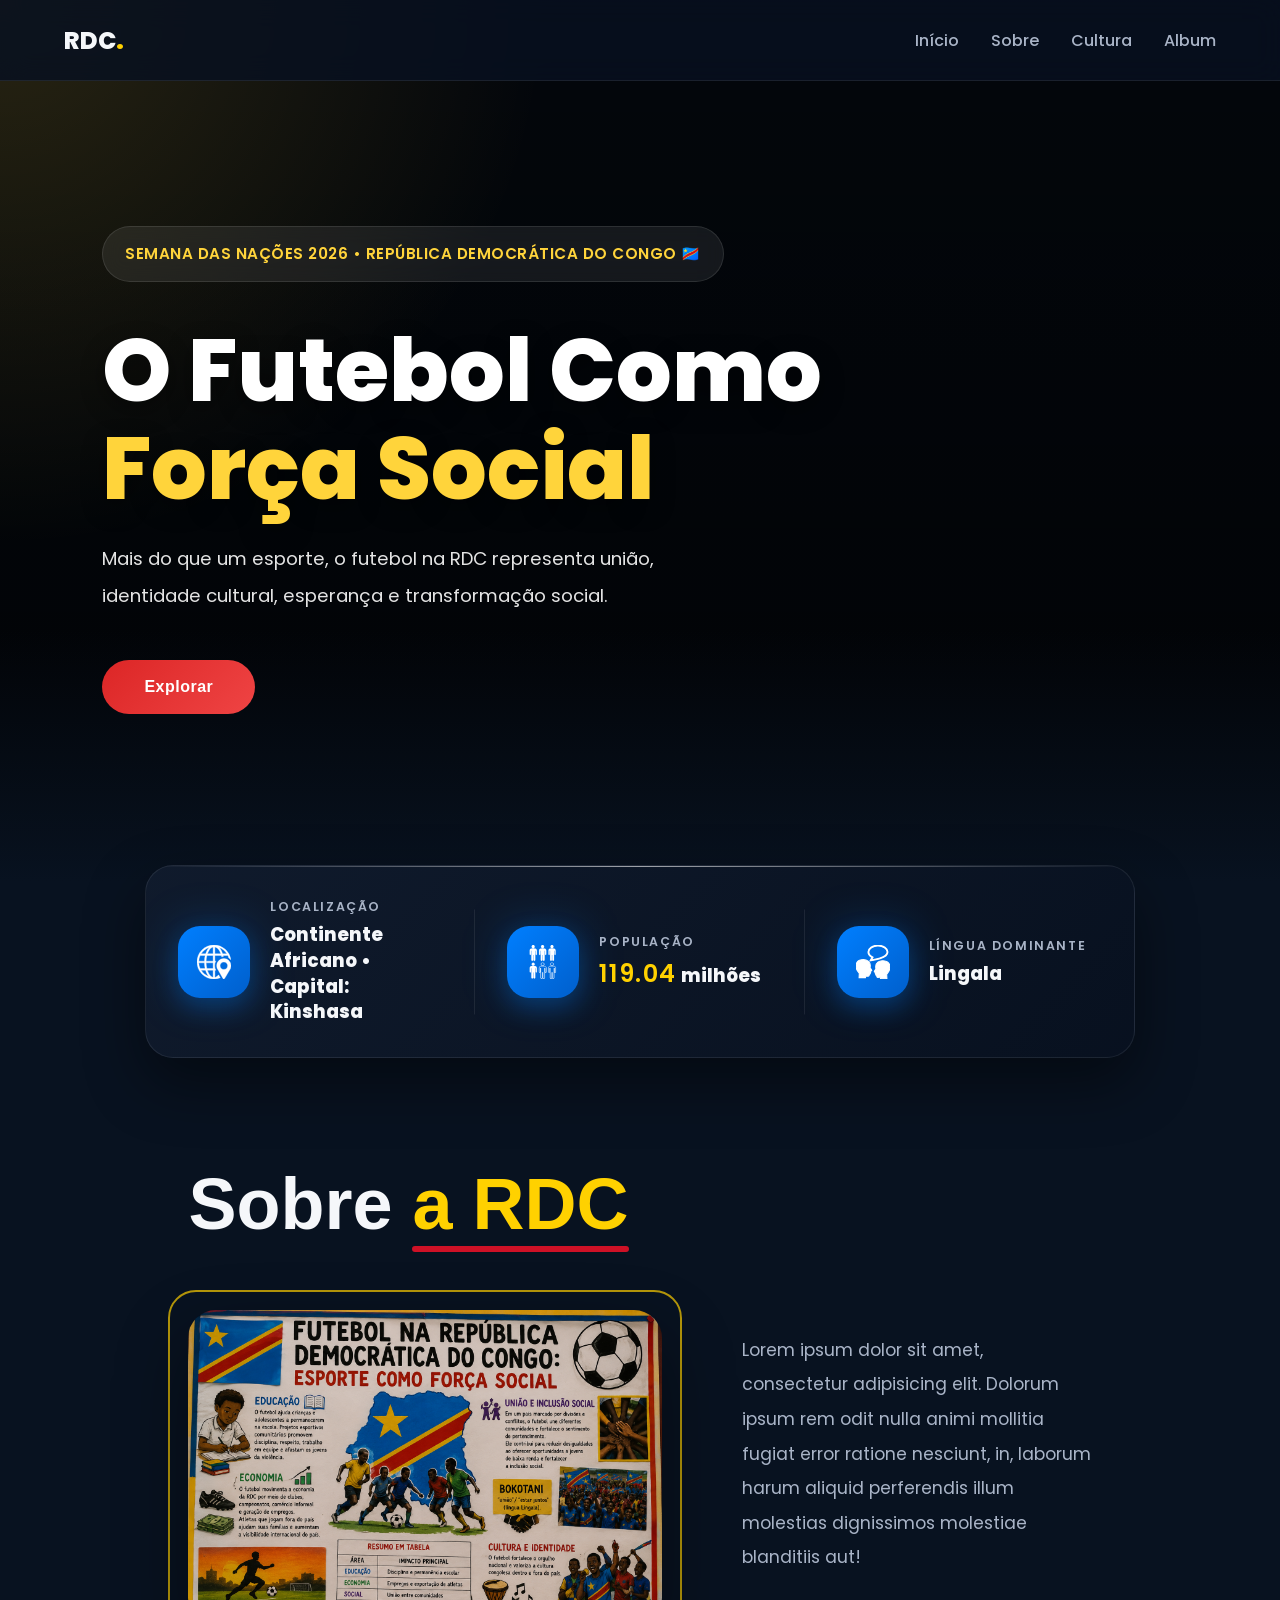
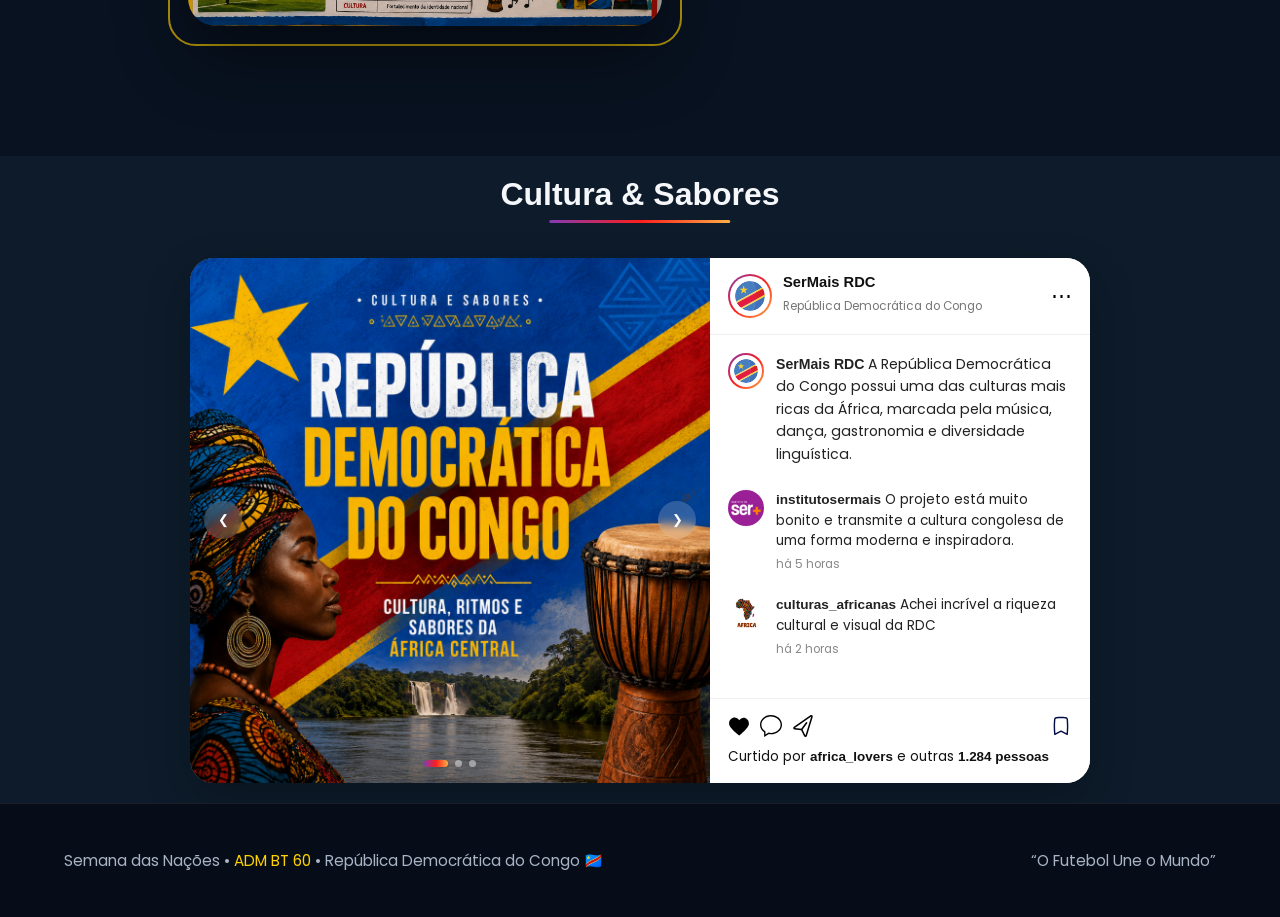
==== commit c204d185: "feat: updated icons" ====
--- a/index.html
+++ b/index.html
@@ -17,7 +17,6 @@
     <link rel="stylesheet" href="src/css/reset.css">
     <link rel="stylesheet" href="src/css/variables.css">
     <link rel="stylesheet" href="src/css/global.css">
-    <link rel="stylesheet" href="src/css/responsive.css">
     <link rel="stylesheet" href="src/css/layout.css">
     <link rel="stylesheet" href="src/css/hero.css">
     <link rel="stylesheet" href="src/css/about.css">
@@ -39,7 +38,7 @@
                 <a href="#hero-container">Início</a>
                 <a href="#about-container">Sobre</a>
                 <a href="#culture-container">Cultura</a>
-                <a href="#stickers">Album</a>
+                <a href="#stickers-container">Album</a>
 
             </nav>
 
--- a/src/css/about.css
+++ b/src/css/about.css
@@ -25,7 +25,6 @@
 
     backdrop-filter: blur(14px);
 }
-
 
 .faixa-info::before {
     content: "";
@@ -44,7 +43,6 @@
             transparent);
 }
 
-
 .info-item {
     position: relative;
 
@@ -71,7 +69,6 @@
 
     background: rgba(255, 255, 255, .08);
 }
-
 
 .info-item:hover {
     background:
@@ -80,16 +77,14 @@
             rgba(255, 255, 255, 0));
 }
 
-
 .icon {
-    min-width: 68px;
-    height: 68px;
+    min-width: 72px;
+    width: 72px;
+    height: 72px;
 
     display: flex;
     align-items: center;
     justify-content: center;
-
-    font-size: 1.7rem;
 
     border-radius: 22px;
 
@@ -102,8 +97,9 @@
         0 10px 25px rgba(0, 127, 255, .25);
 
     position: relative;
-}
-
+
+    flex-shrink: 0;
+}
 
 .icon::before {
     content: "";
@@ -120,6 +116,18 @@
     z-index: -1;
 }
 
+.icon img {
+    width: 34px;
+    height: 34px;
+
+    object-fit: contain;
+
+    display: block;
+
+    filter:
+        brightness(0)
+        invert(1);
+}
 
 .info-text {
     display: flex;
@@ -147,14 +155,12 @@
     line-height: 1.4;
 }
 
-
 #population-counter {
     color: var(--color-secondary);
     font-size: 1.5rem;
 }
 
 
-
 @media(max-width:950px) {
 
     .faixa-info {
@@ -182,17 +188,28 @@
 
     .info-item {
         padding: 24px;
+        gap: 16px;
     }
 
     .icon {
         min-width: 58px;
+        width: 58px;
         height: 58px;
 
-        font-size: 1.4rem;
+        border-radius: 18px;
+    }
+
+    .icon img {
+        width: 26px;
+        height: 26px;
     }
 
     .info-text h3 {
         font-size: 1rem;
+    }
+
+    #population-counter {
+        font-size: 1.2rem;
     }
 
 }
@@ -206,13 +223,12 @@
     padding: 110px 8%;
 }
 
-
 .about-title {
     margin-bottom: 70px;
 }
 
 .about-title h2 {
-    font-size: clamp(3rem, 6vw, 2rem);
+    font-size: clamp(3rem, 6vw, 4.5rem);
 
     color: var(--color-text);
 
@@ -241,97 +257,90 @@
     background: var(--color-accent);
 }
 
-
-.about-content{
-    display:grid;
-    grid-template-columns:1.15fr .85fr;
-    gap:80px;
-    align-items:center;
-}
-
-
-.about-image{
-    position:relative;
-    width:100%;
-}
-
-.about-image::before{
-    content:"";
-    position:absolute;
-
-    inset:-20px;
-
-    border:2px solid var(--color-secondary);
-    border-radius:var(--radius-lg);
-
-    z-index:0;
-
-    opacity:.7;
-}
-
-
-.about-image img{
-    position:relative;
-    z-index:2;
-
-    width:100%;
-    display:block;
-
-    height:auto;
-
-    border-radius:var(--radius-lg);
+.about-content {
+    display: grid;
+    grid-template-columns: 1.15fr .85fr;
+    gap: 80px;
+    align-items: center;
+}
+
+.about-image {
+    position: relative;
+    width: 100%;
+}
+
+.about-image::before {
+    content: "";
+    position: absolute;
+
+    inset: -20px;
+
+    border: 2px solid var(--color-secondary);
+    border-radius: var(--radius-lg);
+
+    z-index: 0;
+
+    opacity: .7;
+}
+
+.about-image img {
+    position: relative;
+    z-index: 2;
+
+    width: 100%;
+    display: block;
+
+    height: auto;
+
+    border-radius: var(--radius-lg);
 
     box-shadow:
-        0 30px 70px rgba(0,0,0,.45);
-
-    transition:var(--transition);
-}
-
-.about-image img:hover{
+        0 30px 70px rgba(0, 0, 0, .45);
+
+    transition: var(--transition);
+}
+
+.about-image img:hover {
     transform:
         translateY(-8px)
         scale(1.01);
 }
 
-
-
-.about-text{
-    color:var(--color-muted);
-
-    max-width:480px;
-}
-
-.about-text p{
-    font-size:1.08rem;
-    line-height:2;
-
-    margin-bottom:28px;
-}
-
-
-
-@media(max-width:950px){
-
-    .about-content{
-        grid-template-columns:1fr;
-        gap:55px;
-    }
-
-    .about-text{
-        max-width:100%;
-    }
-
-}
-
-@media(max-width:600px){
-
-    .about-image::before{
-        inset:-12px;
-    }
-
-    .about-text p{
-        font-size:1rem;
-        line-height:1.9;
+.about-text {
+    color: var(--color-muted);
+
+    max-width: 480px;
+}
+
+.about-text p {
+    font-size: 1.08rem;
+    line-height: 2;
+
+    margin-bottom: 28px;
+}
+
+@media(max-width:950px) {
+
+    .about-content {
+        grid-template-columns: 1fr;
+        gap: 55px;
+    }
+
+    .about-text {
+        max-width: 100%;
+    }
+
+}
+
+@media(max-width:600px) {
+
+    .about-image::before {
+        inset: -12px;
+    }
+
+    .about-text p {
+        font-size: 1rem;
+        line-height: 1.9;
     }
 
 }
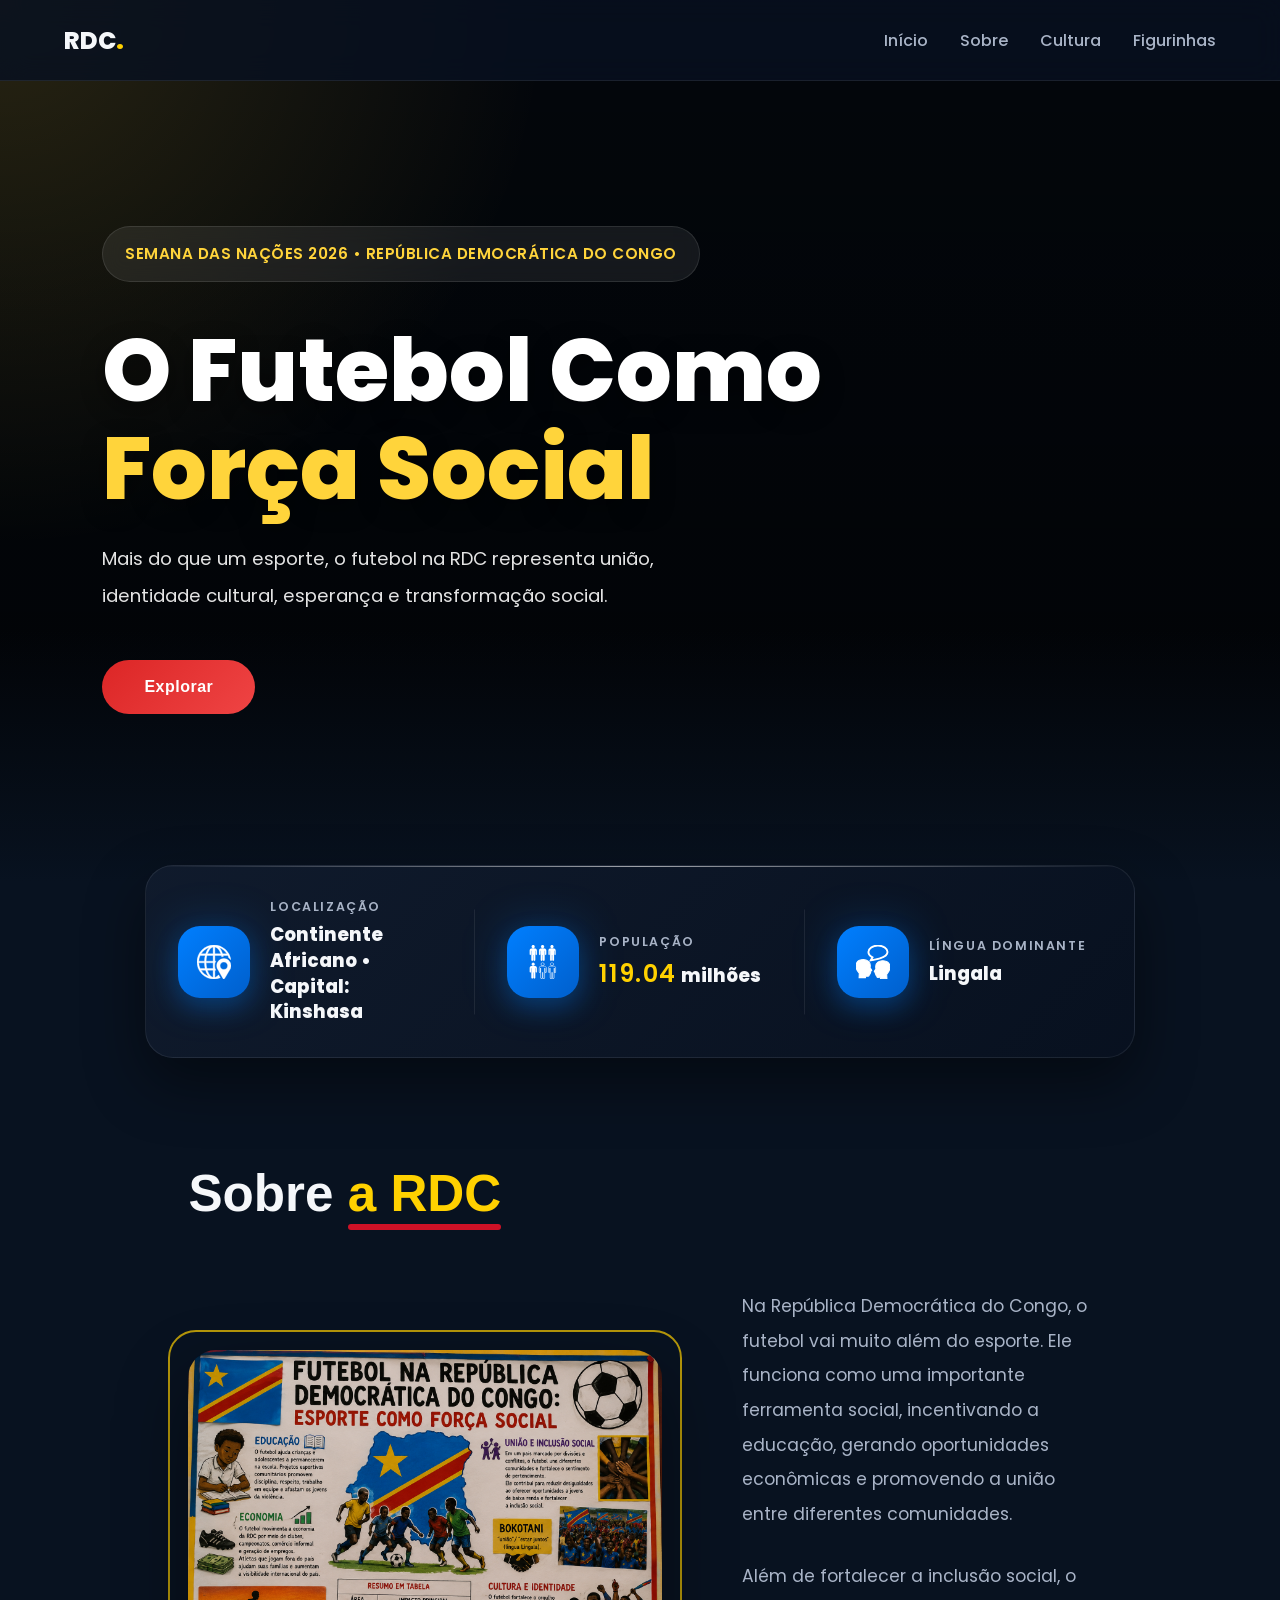
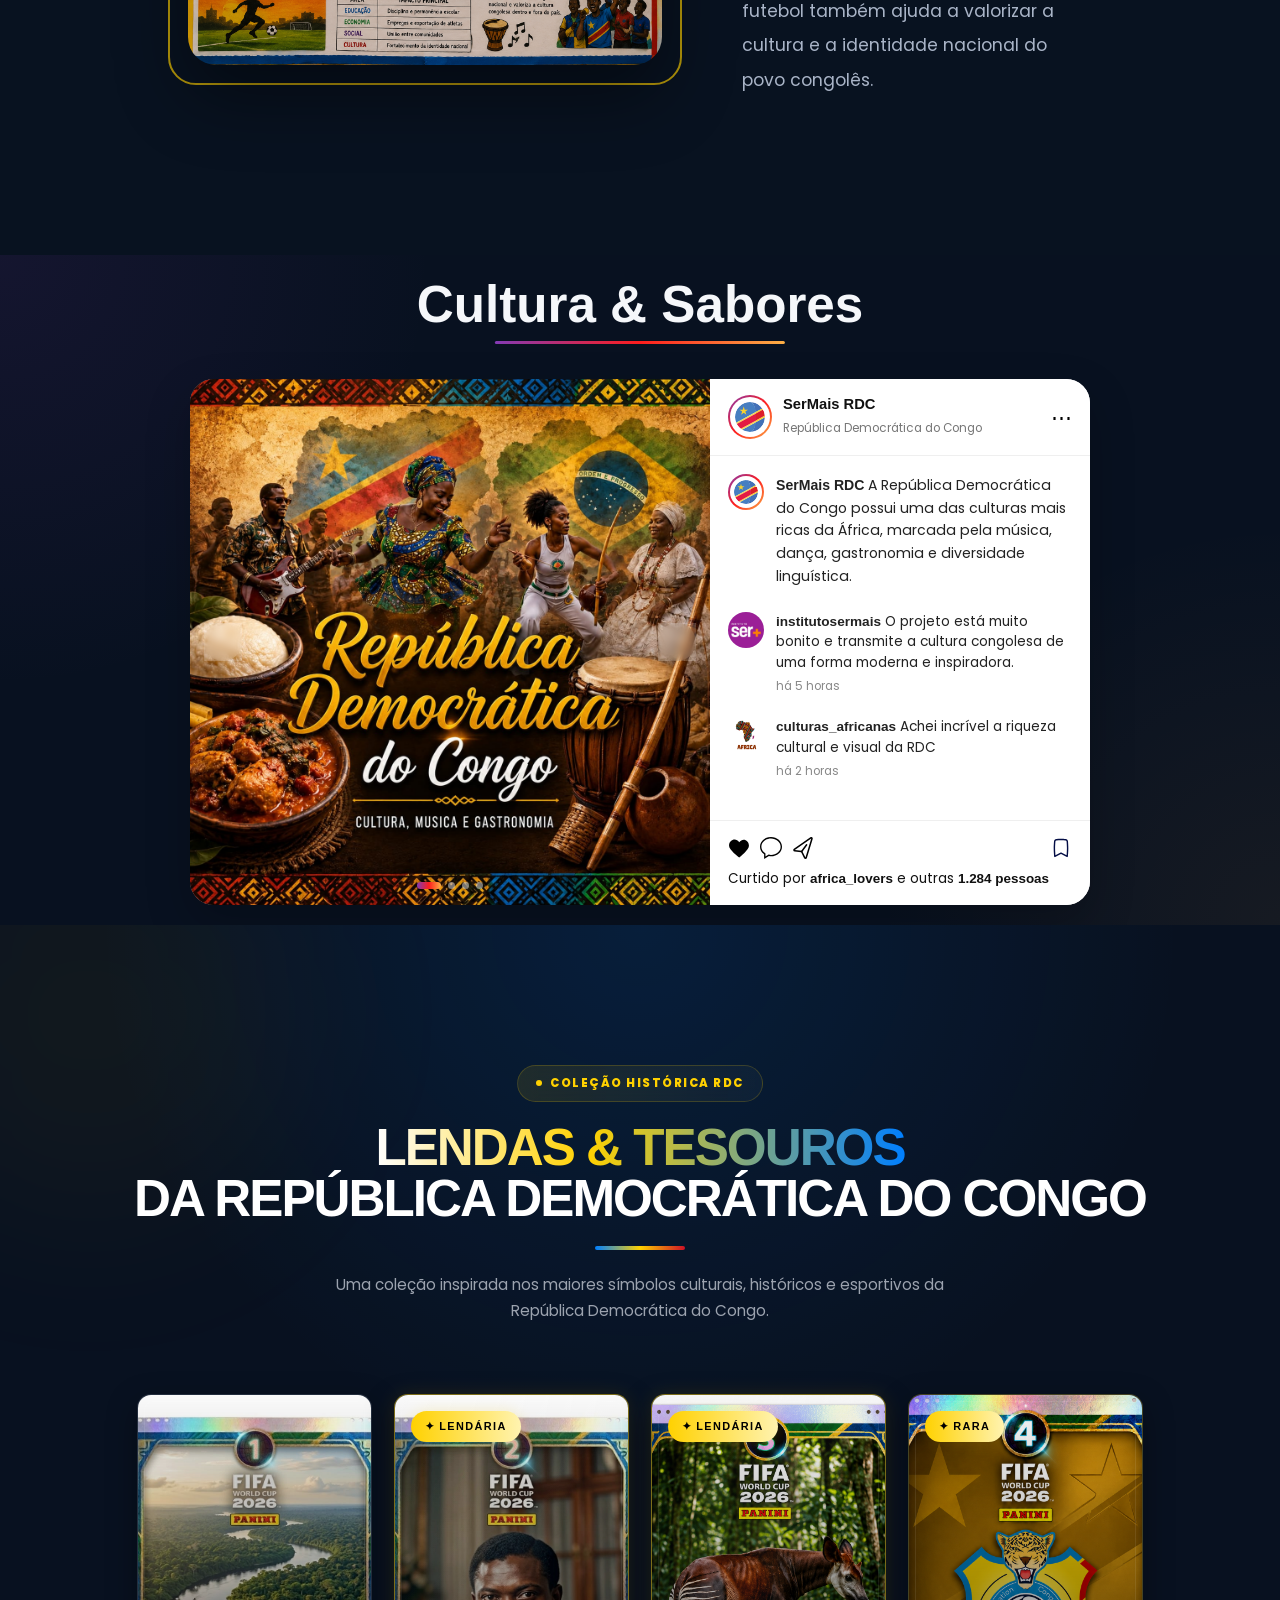
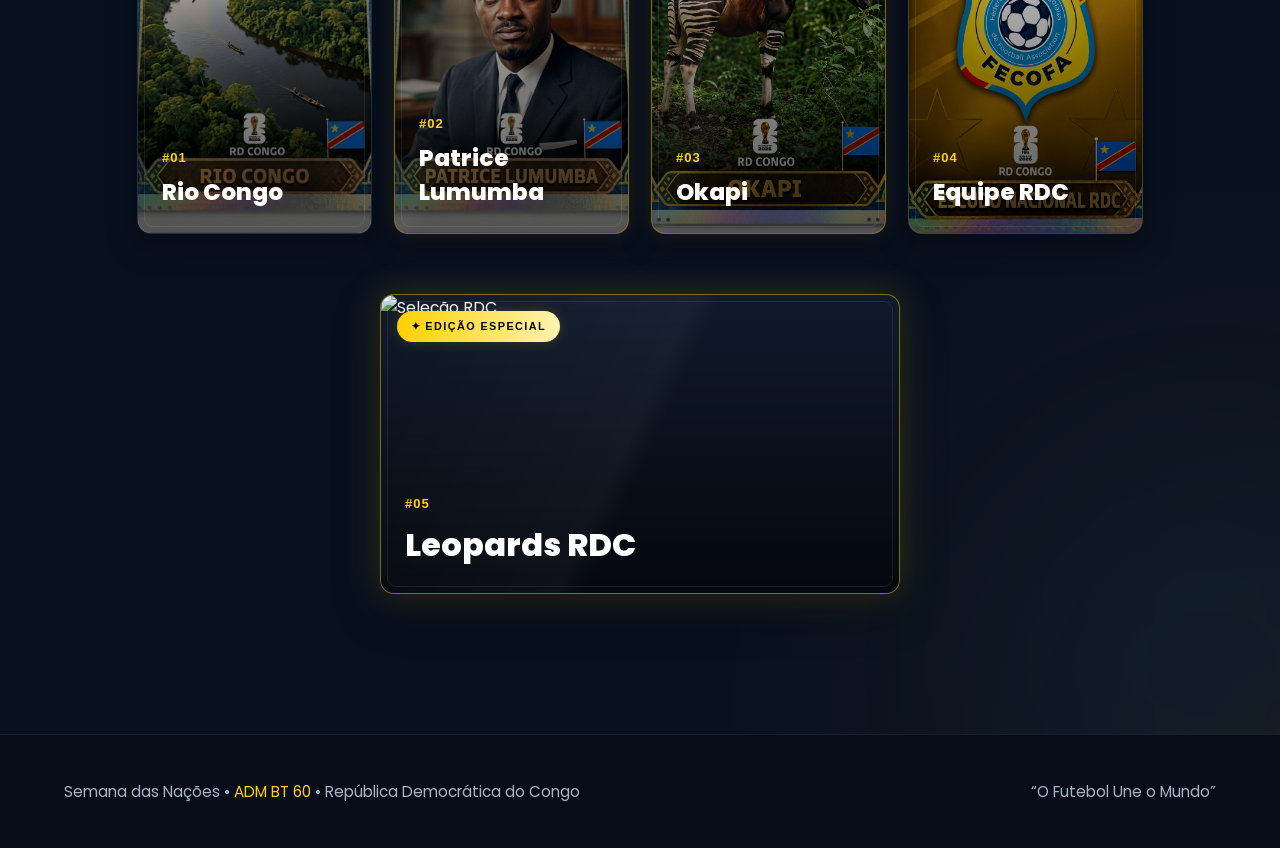
==== commit 5519ffcd: "feat: added stickers section" ====
--- a/index.html
+++ b/index.html
@@ -21,6 +21,7 @@
     <link rel="stylesheet" href="src/css/hero.css">
     <link rel="stylesheet" href="src/css/about.css">
     <link rel="stylesheet" href="src/css/culture.css">
+    <link rel="stylesheet" href="src/css/stickers.css">
 </head>
 
 <body>
@@ -38,7 +39,7 @@
                 <a href="#hero-container">Início</a>
                 <a href="#about-container">Sobre</a>
                 <a href="#culture-container">Cultura</a>
-                <a href="#stickers-container">Album</a>
+                <a href="#stickers-container">Figurinhas</a>
 
             </nav>
 
@@ -59,7 +60,7 @@
             <a href="#hero-container">Home</a>
             <a href="#about-container">Sobre</a>
             <a href="#culture-container">Cultura</a>
-            <a href="#stickers">Album</a>
+            <a href="#stickers-container">Figurinhas</a>
 
         </div>
 
@@ -70,6 +71,7 @@
         <div id="hero-container"></div>
         <div id="about-container"></div>
         <div id="culture-container"></div>
+        <div id="stickers-container"></div>
 
     </main>
 
@@ -80,7 +82,7 @@
 
             <p>
                 Semana das Nações • <span>ADM BT 60</span> •
-                República Democrática do Congo 🇨🇩
+                República Democrática do Congo
             </p>
 
             <p>
--- a/src/css/about.css
+++ b/src/css/about.css
@@ -228,7 +228,7 @@
 }
 
 .about-title h2 {
-    font-size: clamp(3rem, 6vw, 4.5rem);
+    font-size: clamp(3rem, 6vw, 3.2rem);
 
     color: var(--color-text);
 
--- a/src/css/culture.css
+++ b/src/css/culture.css
@@ -1,5 +1,13 @@
 .culture{
-  background:#0d1b2a;
+
+    position: relative;
+
+    overflow: hidden;
+
+    background:
+    radial-gradient(circle at top left, rgba(131,58,180,.10), transparent 30%),
+    radial-gradient(circle at bottom right, rgba(252,175,69,.06), transparent 28%),
+    #081120;
 }
 
 .title-culture{
@@ -10,7 +18,7 @@
 
     color:var(--color-text);
 
-    font-size:2rem;
+    font-size:3.2rem;
     font-weight:700;
 }
 
--- a/src/css/stickers.css
+++ b/src/css/stickers.css
@@ -0,0 +1,631 @@
+.stickers{
+
+    position: relative;
+
+    padding: 140px 4%;
+
+    overflow: hidden;
+
+    background:
+    radial-gradient(circle at top, rgba(0,127,255,.12), transparent 35%),
+    radial-gradient(circle at bottom right, rgba(255,209,0,.05), transparent 30%),
+    #081120;
+}
+
+.stickers::before{
+
+    content: "";
+
+    position: absolute;
+
+    top: -120px;
+    left: -120px;
+
+    width: 420px;
+    height: 420px;
+
+    border-radius: 50%;
+
+    background: rgba(255,209,0,.04);
+
+    filter: blur(90px);
+}
+
+.stickers::after{
+
+    content: "";
+
+    position: absolute;
+
+    right: -120px;
+    bottom: -120px;
+
+    width: 380px;
+    height: 380px;
+
+    border-radius: 50%;
+
+    background: rgba(0,127,255,.05);
+
+    filter: blur(100px);
+}
+
+.stickers-header{
+
+    position: relative;
+    z-index: 5;
+
+    text-align: center;
+
+    margin-bottom: 70px;
+}
+
+.section-tag{
+
+    display: inline-flex;
+
+    align-items: center;
+    gap: 8px;
+
+    padding: 9px 18px;
+
+    border-radius: 999px;
+
+    background:
+    linear-gradient(
+        90deg,
+        rgba(255,209,0,.10),
+        rgba(255,255,255,.03)
+    );
+
+    border: 1px solid rgba(255,209,0,.18);
+
+    color: #FFD100;
+
+    font-size: .72rem;
+
+    font-weight: 800;
+
+    letter-spacing: 1.5px;
+
+    text-transform: uppercase;
+
+    margin-bottom: 20px;
+
+    backdrop-filter: blur(10px);
+}
+
+.section-tag::before{
+
+    content: "";
+
+    width: 6px;
+    height: 6px;
+
+    border-radius: 50%;
+
+    background: #FFD100;
+}
+
+.stickers-header h2{
+
+    font-size: clamp(1.1rem, 4.5vw, 3.2rem);
+
+    line-height: 1;
+
+    font-weight: 900;
+
+    letter-spacing: -2px;
+
+    color: white;
+
+    text-transform: uppercase;
+
+    margin-bottom: 22px;
+}
+
+.stickers-header h2 span{
+
+    background:
+    linear-gradient(
+        90deg,
+        #ffffff 0%,
+        #FFD100 40%,
+        #007FFF 100%
+    );
+
+    -webkit-background-clip: text;
+    -webkit-text-fill-color: transparent;
+}
+
+.stickers-header h2::after{
+
+    content: "";
+
+    display: block;
+
+    width: 90px;
+    height: 4px;
+
+    margin: 22px auto 0;
+
+    border-radius: 999px;
+
+    background:
+    linear-gradient(
+        90deg,
+        #007FFF,
+        #FFD100,
+        #CE1126
+    );
+}
+
+.stickers-header p{
+
+    width: min(620px, 92%);
+
+    margin: auto;
+
+    color: #9CA3AF;
+
+    line-height: 1.7;
+
+    font-size: .95rem;
+}
+
+.stickers-grid{
+
+    position: relative;
+
+    z-index: 5;
+
+    display: flex;
+
+    flex-direction: column;
+
+    align-items: center;
+
+    gap: 60px;
+}
+
+.top-row{
+
+    display: grid;
+
+    grid-template-columns: repeat(4, 235px);
+
+    justify-content: center;
+
+    gap: 22px;
+
+    width: 100%;
+
+    overflow: visible;
+}
+
+
+.bottom-row{
+
+    display: flex;
+
+    justify-content: center;
+
+    width: 100%;
+
+    overflow: visible;
+}
+
+.bottom-row .sticker.landscape{
+
+    width: 520px;
+
+    height: 300px;
+}
+
+.bottom-row .sticker.landscape .sticker-overlay h3{
+
+    font-size: 2rem;
+}
+
+.bottom-row .sticker.landscape .mini-card{
+
+    height: 120px;
+}
+
+.bottom-row .sticker.landscape .sticker-front,
+.bottom-row .sticker.landscape .sticker-back{
+
+    box-shadow:
+    0 0 35px rgba(255,209,0,.18),
+    0 15px 45px rgba(0,0,0,.45);
+}
+
+
+.stickers-row::-webkit-scrollbar{
+
+    height: 8px;
+}
+
+.stickers-row::-webkit-scrollbar-thumb{
+
+    background: rgba(255,255,255,.15);
+
+    border-radius: 999px;
+}
+
+.sticker{
+
+    width: 235px;
+    height: 440px;
+
+    perspective: 1500px;
+
+    flex-shrink: 0;
+}
+
+.sticker-inner{
+
+    width: 100%;
+    height: 100%;
+
+    position: relative;
+
+    transform-style: preserve-3d;
+
+    transition:
+    transform .85s cubic-bezier(.4,.2,.2,1);
+}
+
+.sticker:hover .sticker-inner{
+
+    transform: rotateY(180deg);
+}
+
+.sticker-front,
+.sticker-back{
+
+    position: absolute;
+
+    inset: 0;
+
+    border-radius: 14px;
+
+    overflow: hidden;
+
+    backface-visibility: hidden;
+
+    border: 1px solid rgba(255,255,255,.08);
+
+    background: #101B2D;
+
+    box-shadow:
+    0 10px 30px rgba(0,0,0,.35);
+}
+
+.sticker-front::after,
+.sticker-back::after{
+
+    content: "";
+
+    position: absolute;
+
+    inset: 6px;
+
+    border: 1px solid rgba(255,255,255,.08);
+
+    border-radius: 9px;
+
+    pointer-events: none;
+
+    z-index: 10;
+}
+
+.sticker-front{
+
+    transition: .35s ease;
+}
+
+.sticker:hover .sticker-front{
+
+    transform: scale(1.015);
+}
+
+
+.sticker-front img{
+
+    width: 100%;
+    height: 100%;
+
+    object-fit: cover;
+
+    object-position: center top;
+
+    transition: .5s ease;
+}
+
+.sticker:hover .sticker-front img{
+
+    transform: scale(1.03);
+}
+
+
+.sticker-overlay{
+
+    position: absolute;
+
+    inset: 0;
+
+    display: flex;
+
+    flex-direction: column;
+
+    justify-content: flex-end;
+
+    padding: 24px;
+
+    background:
+    linear-gradient(
+        to top,
+        rgba(0,0,0,.68),
+        rgba(0,0,0,.02)
+    );
+
+    z-index: 2;
+}
+
+.sticker-overlay span{
+
+    color: #FFD100;
+
+    font-size: .82rem;
+
+    font-weight: 700;
+
+    letter-spacing: 1px;
+}
+
+.sticker-overlay h3{
+
+    color: white;
+
+    font-size: 1.45rem;
+
+    margin-top: 10px;
+
+    font-weight: 800;
+}
+
+.sticker-back{
+
+    transform: rotateY(180deg);
+
+    padding: 18px;
+
+    display: flex;
+
+    flex-direction: column;
+
+    justify-content: flex-start;
+
+    background:
+    linear-gradient(
+        180deg,
+        #15233a,
+        #081120
+    );
+}
+
+.mini-card{
+
+    width: 100%;
+    height: 170px;
+
+    border-radius: 10px;
+
+    overflow: hidden;
+
+    border: 1px solid rgba(255,255,255,.08);
+
+    margin-bottom: 22px;
+}
+
+.mini-card img{
+
+    width: 100%;
+    height: 100%;
+
+    object-fit: cover;
+}
+
+.back-category{
+
+    color: #FFD100;
+
+    text-transform: uppercase;
+
+    font-size: .72rem;
+
+    font-weight: 800;
+
+    letter-spacing: 1.5px;
+}
+
+.back-content h3{
+
+    color: white;
+
+    font-size: 1.3rem;
+
+    margin: 12px 0 16px;
+
+    line-height: 1.2;
+}
+
+.back-content p{
+
+    color: #9CA3AF;
+
+    font-size: .92rem;
+
+    line-height: 1.75;
+}
+
+
+.sticker.rare .sticker-front,
+.sticker.rare .sticker-back{
+
+    border: 1px solid rgba(255,209,0,.22);
+}
+
+.sticker.legendary .sticker-front,
+.sticker.legendary .sticker-back{
+
+    border: 1px solid rgba(255,209,0,.45);
+
+    box-shadow:
+    0 0 18px rgba(255,209,0,.10),
+    0 10px 30px rgba(0,0,0,.4);
+}
+
+
+.sticker.legendary .sticker-front::before,
+.sticker.legendary .sticker-back::before{
+
+    content: "";
+
+    position: absolute;
+
+    inset: 0;
+
+    background:
+    linear-gradient(
+        115deg,
+        transparent 0%,
+        rgba(255,255,255,.08) 48%,
+        transparent 52%
+    );
+
+    animation: shine 5s linear infinite;
+
+    opacity: .45;
+
+    z-index: 3;
+}
+
+
+.legendary-badge{
+
+    position: absolute;
+
+    top: 16px;
+    left: 16px;
+
+    z-index: 20;
+
+    padding: 9px 14px;
+
+    border-radius: 999px;
+
+    background:
+    linear-gradient(
+        90deg,
+        #FFD100,
+        #FFF3B0
+    );
+
+    color: #000;
+
+    font-size: .68rem;
+
+    font-weight: 900;
+
+    letter-spacing: 1.4px;
+
+    box-shadow:
+    0 0 14px rgba(255,209,0,.18);
+}
+
+
+
+.sticker.landscape{
+
+    width: 420px;
+    height: 260px;
+}
+
+.sticker.landscape .mini-card{
+
+    height: 100px;
+}
+
+.sticker.landscape .sticker-overlay h3{
+
+    font-size: 2rem;
+}
+
+.sticker.landscape .sticker-front img,
+.sticker.landscape .mini-card img{
+
+    object-position: center;
+}
+
+
+@keyframes shine{
+
+    from{
+        transform: translateX(-100%) rotate(18deg);
+    }
+
+    to{
+        transform: translateX(100%) rotate(18deg);
+    }
+}
+
+
+
+@media(max-width: 768px){
+
+    .stickers{
+
+        padding: 100px 5%;
+    }
+
+    .stickers-header h2{
+
+        font-size: 2.3rem;
+    }
+
+    .sticker{
+
+        width: 220px;
+        height: 420px;
+    }
+
+    .sticker.landscape{
+
+        width: 340px;
+        height: 220px;
+    }
+
+    .sticker.landscape .sticker-overlay h3{
+
+        font-size: 1.5rem;
+    }
+}
+
+
+
+@media(max-width: 1100px){
+
+    .top-row{
+
+        grid-template-columns: repeat(2, 235px);
+    }
+
+    .bottom-row .sticker.landscape{
+
+        width: 420px;
+
+        height: 260px;
+    }
+}
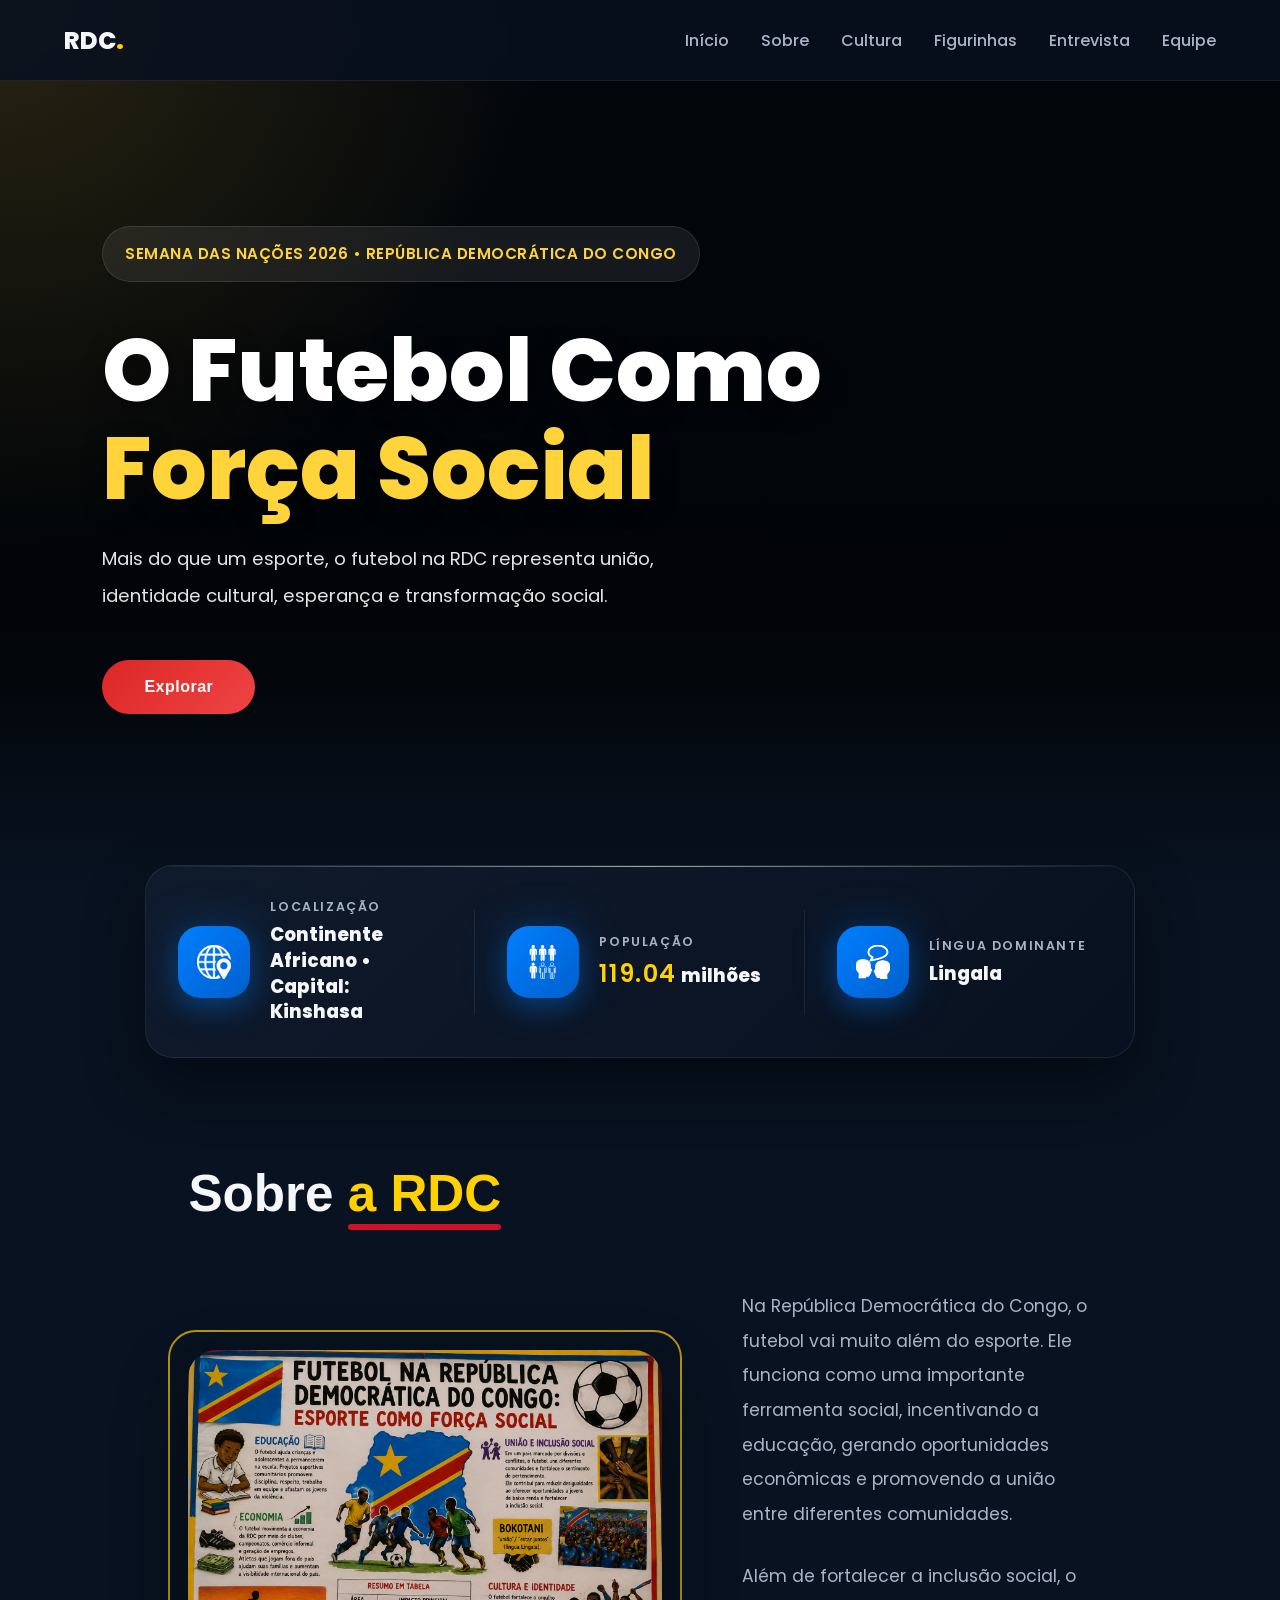
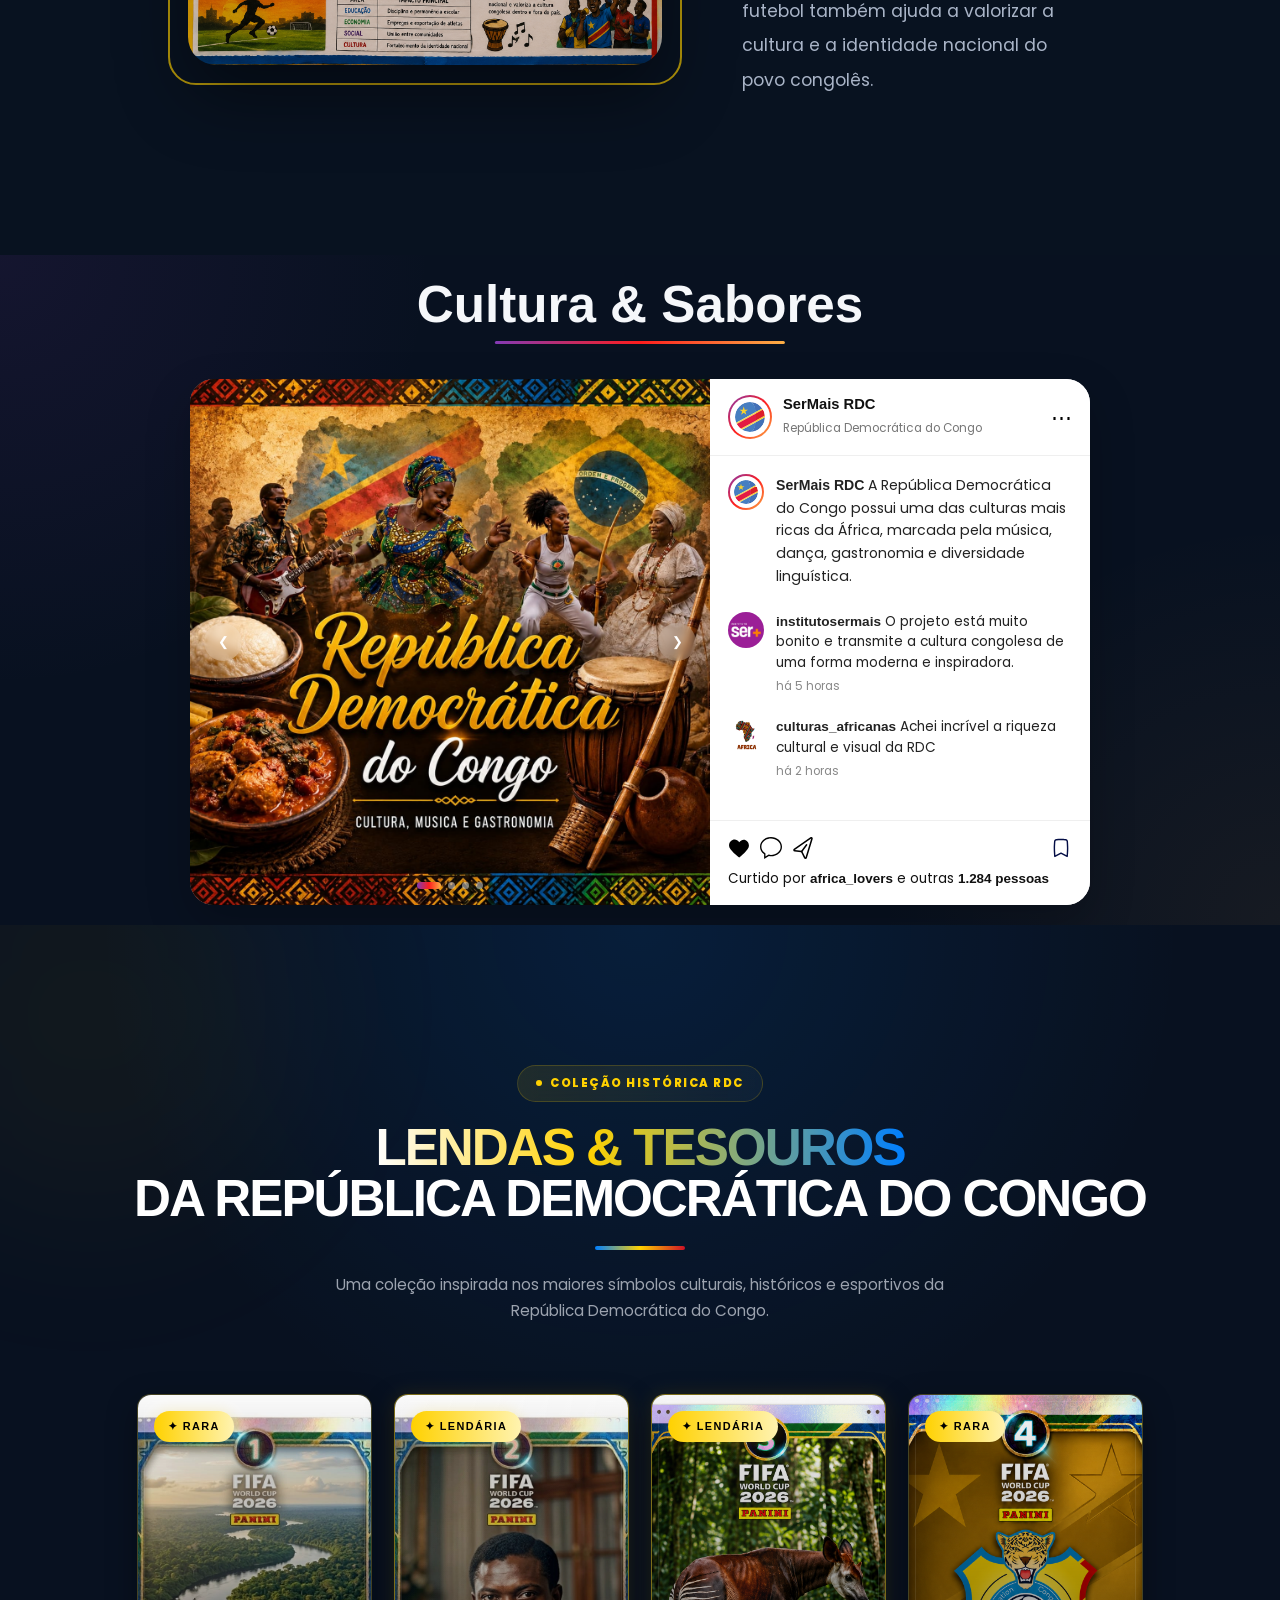
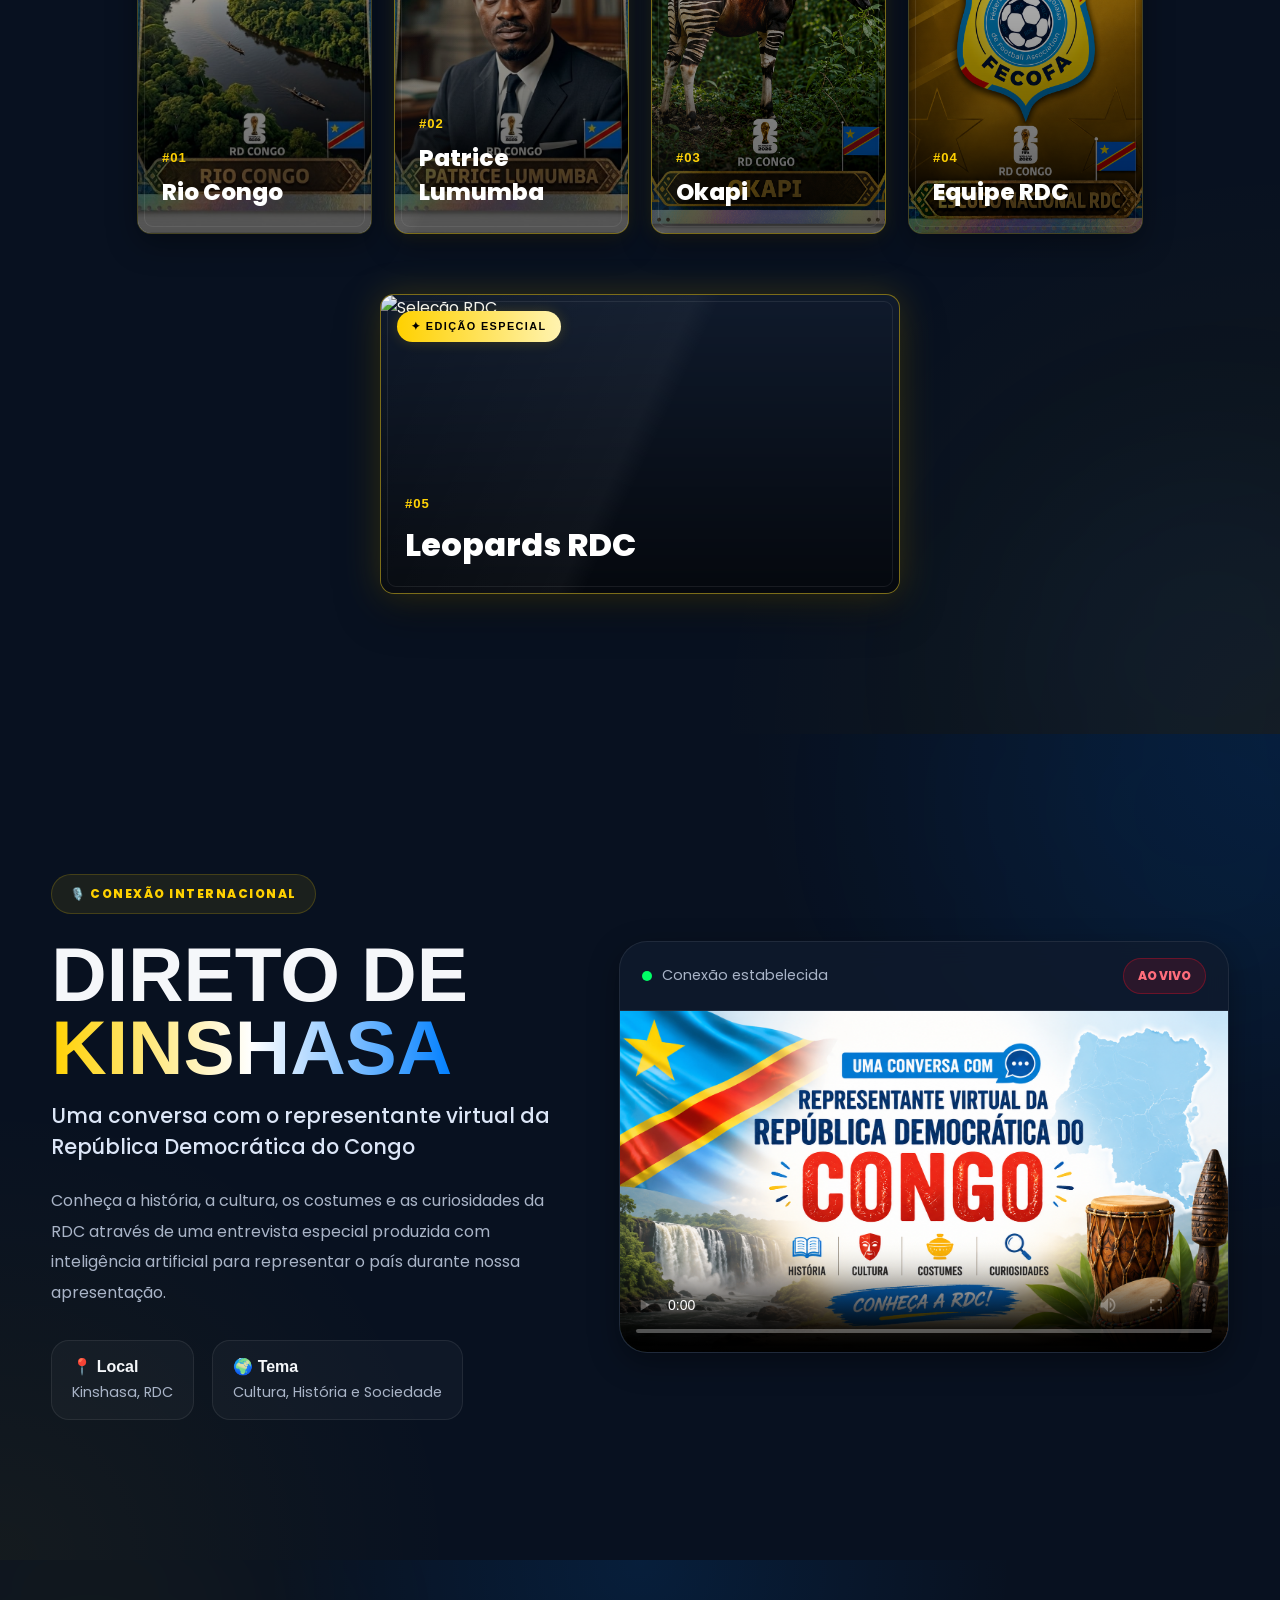
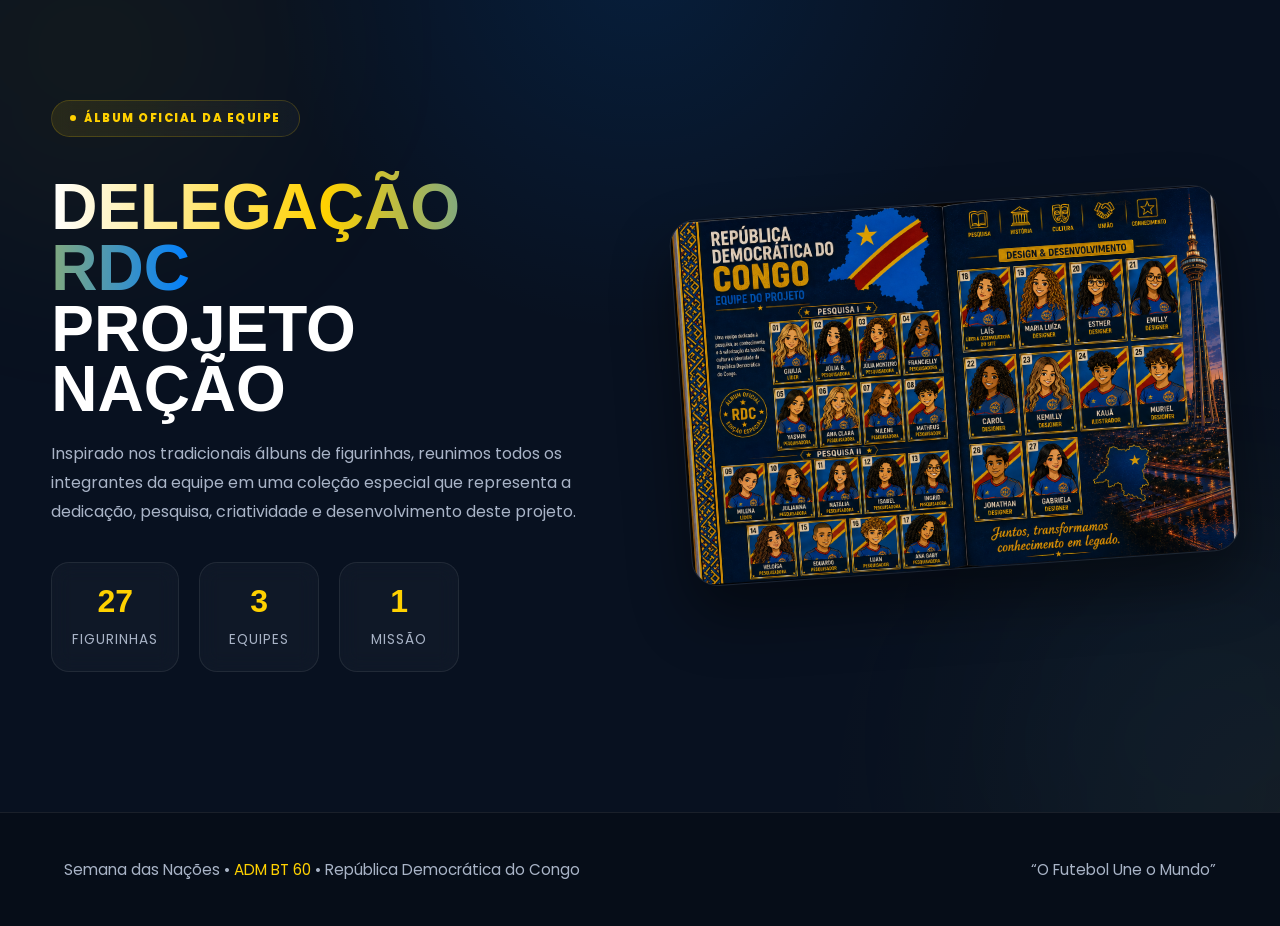
==== commit 0d18db22: "feat: added new sections in index.html" ====
--- a/index.html
+++ b/index.html
@@ -22,6 +22,8 @@
     <link rel="stylesheet" href="src/css/about.css">
     <link rel="stylesheet" href="src/css/culture.css">
     <link rel="stylesheet" href="src/css/stickers.css">
+    <link rel="stylesheet" href="src/css/interview.css">
+    <link rel="stylesheet" href="src/css/team.css">
 </head>
 
 <body>
@@ -40,7 +42,8 @@
                 <a href="#about-container">Sobre</a>
                 <a href="#culture-container">Cultura</a>
                 <a href="#stickers-container">Figurinhas</a>
-
+                <a href="#interview-container">Entrevista</a>
+                <a href="#team-container">Equipe</a>
             </nav>
 
 
@@ -54,14 +57,15 @@
 
         </div>
 
-   
+
         <div class="mobile-menu">
 
             <a href="#hero-container">Home</a>
             <a href="#about-container">Sobre</a>
             <a href="#culture-container">Cultura</a>
             <a href="#stickers-container">Figurinhas</a>
-
+            <a href="#interview-container">Entrevista</a>
+            <a href="#team-container">Equipe</a>
         </div>
 
     </header>
@@ -72,7 +76,8 @@
         <div id="about-container"></div>
         <div id="culture-container"></div>
         <div id="stickers-container"></div>
-
+        <div id="interview-container"></div>
+        <div id="team-container"></div>
     </main>
 
 
--- a/src/css/stickers.css
+++ b/src/css/stickers.css
@@ -1,4 +1,4 @@
-.stickers{
+.stickers {
 
     position: relative;
 
@@ -7,12 +7,12 @@
     overflow: hidden;
 
     background:
-    radial-gradient(circle at top, rgba(0,127,255,.12), transparent 35%),
-    radial-gradient(circle at bottom right, rgba(255,209,0,.05), transparent 30%),
-    #081120;
-}
-
-.stickers::before{
+        radial-gradient(circle at top, rgba(0, 127, 255, .12), transparent 35%),
+        radial-gradient(circle at bottom right, rgba(255, 209, 0, .05), transparent 30%),
+        #081120;
+}
+
+.stickers::before {
 
     content: "";
 
@@ -26,12 +26,12 @@
 
     border-radius: 50%;
 
-    background: rgba(255,209,0,.04);
+    background: rgba(255, 209, 0, .04);
 
     filter: blur(90px);
 }
 
-.stickers::after{
+.stickers::after {
 
     content: "";
 
@@ -45,12 +45,12 @@
 
     border-radius: 50%;
 
-    background: rgba(0,127,255,.05);
+    background: rgba(0, 127, 255, .05);
 
     filter: blur(100px);
 }
 
-.stickers-header{
+.stickers-header {
 
     position: relative;
     z-index: 5;
@@ -60,7 +60,7 @@
     margin-bottom: 70px;
 }
 
-.section-tag{
+.section-tag {
 
     display: inline-flex;
 
@@ -72,13 +72,11 @@
     border-radius: 999px;
 
     background:
-    linear-gradient(
-        90deg,
-        rgba(255,209,0,.10),
-        rgba(255,255,255,.03)
-    );
-
-    border: 1px solid rgba(255,209,0,.18);
+        linear-gradient(90deg,
+            rgba(255, 209, 0, .10),
+            rgba(255, 255, 255, .03));
+
+    border: 1px solid rgba(255, 209, 0, .18);
 
     color: #FFD100;
 
@@ -95,7 +93,7 @@
     backdrop-filter: blur(10px);
 }
 
-.section-tag::before{
+.section-tag::before {
 
     content: "";
 
@@ -107,7 +105,7 @@
     background: #FFD100;
 }
 
-.stickers-header h2{
+.stickers-header h2 {
 
     font-size: clamp(1.1rem, 4.5vw, 3.2rem);
 
@@ -124,21 +122,19 @@
     margin-bottom: 22px;
 }
 
-.stickers-header h2 span{
-
-    background:
-    linear-gradient(
-        90deg,
-        #ffffff 0%,
-        #FFD100 40%,
-        #007FFF 100%
-    );
+.stickers-header h2 span {
+
+    background:
+        linear-gradient(90deg,
+            #ffffff 0%,
+            #FFD100 40%,
+            #007FFF 100%);
 
     -webkit-background-clip: text;
     -webkit-text-fill-color: transparent;
 }
 
-.stickers-header h2::after{
+.stickers-header h2::after {
 
     content: "";
 
@@ -152,15 +148,13 @@
     border-radius: 999px;
 
     background:
-    linear-gradient(
-        90deg,
-        #007FFF,
-        #FFD100,
-        #CE1126
-    );
-}
-
-.stickers-header p{
+        linear-gradient(90deg,
+            #007FFF,
+            #FFD100,
+            #CE1126);
+}
+
+.stickers-header p {
 
     width: min(620px, 92%);
 
@@ -173,7 +167,7 @@
     font-size: .95rem;
 }
 
-.stickers-grid{
+.stickers-grid {
 
     position: relative;
 
@@ -188,7 +182,7 @@
     gap: 60px;
 }
 
-.top-row{
+.top-row {
 
     display: grid;
 
@@ -204,7 +198,7 @@
 }
 
 
-.bottom-row{
+.bottom-row {
 
     display: flex;
 
@@ -215,45 +209,45 @@
     overflow: visible;
 }
 
-.bottom-row .sticker.landscape{
+.bottom-row .sticker.landscape {
 
     width: 520px;
 
     height: 300px;
 }
 
-.bottom-row .sticker.landscape .sticker-overlay h3{
+.bottom-row .sticker.landscape .sticker-overlay h3 {
 
     font-size: 2rem;
 }
 
-.bottom-row .sticker.landscape .mini-card{
+.bottom-row .sticker.landscape .mini-card {
 
     height: 120px;
 }
 
 .bottom-row .sticker.landscape .sticker-front,
-.bottom-row .sticker.landscape .sticker-back{
+.bottom-row .sticker.landscape .sticker-back {
 
     box-shadow:
-    0 0 35px rgba(255,209,0,.18),
-    0 15px 45px rgba(0,0,0,.45);
-}
-
-
-.stickers-row::-webkit-scrollbar{
+        0 0 35px rgba(255, 209, 0, .18),
+        0 15px 45px rgba(0, 0, 0, .45);
+}
+
+
+.stickers-row::-webkit-scrollbar {
 
     height: 8px;
 }
 
-.stickers-row::-webkit-scrollbar-thumb{
-
-    background: rgba(255,255,255,.15);
+.stickers-row::-webkit-scrollbar-thumb {
+
+    background: rgba(255, 255, 255, .15);
 
     border-radius: 999px;
 }
 
-.sticker{
+.sticker {
 
     width: 235px;
     height: 440px;
@@ -263,7 +257,7 @@
     flex-shrink: 0;
 }
 
-.sticker-inner{
+.sticker-inner {
 
     width: 100%;
     height: 100%;
@@ -273,16 +267,16 @@
     transform-style: preserve-3d;
 
     transition:
-    transform .85s cubic-bezier(.4,.2,.2,1);
-}
-
-.sticker:hover .sticker-inner{
+        transform .85s cubic-bezier(.4, .2, .2, 1);
+}
+
+.sticker:hover .sticker-inner {
 
     transform: rotateY(180deg);
 }
 
 .sticker-front,
-.sticker-back{
+.sticker-back {
 
     position: absolute;
 
@@ -294,16 +288,16 @@
 
     backface-visibility: hidden;
 
-    border: 1px solid rgba(255,255,255,.08);
+    border: 1px solid rgba(255, 255, 255, .08);
 
     background: #101B2D;
 
     box-shadow:
-    0 10px 30px rgba(0,0,0,.35);
+        0 10px 30px rgba(0, 0, 0, .35);
 }
 
 .sticker-front::after,
-.sticker-back::after{
+.sticker-back::after {
 
     content: "";
 
@@ -311,7 +305,7 @@
 
     inset: 6px;
 
-    border: 1px solid rgba(255,255,255,.08);
+    border: 1px solid rgba(255, 255, 255, .08);
 
     border-radius: 9px;
 
@@ -320,18 +314,18 @@
     z-index: 10;
 }
 
-.sticker-front{
+.sticker-front {
 
     transition: .35s ease;
 }
 
-.sticker:hover .sticker-front{
+.sticker:hover .sticker-front {
 
     transform: scale(1.015);
 }
 
 
-.sticker-front img{
+.sticker-front img {
 
     width: 100%;
     height: 100%;
@@ -343,13 +337,13 @@
     transition: .5s ease;
 }
 
-.sticker:hover .sticker-front img{
+.sticker:hover .sticker-front img {
 
     transform: scale(1.03);
 }
 
 
-.sticker-overlay{
+.sticker-overlay {
 
     position: absolute;
 
@@ -364,16 +358,14 @@
     padding: 24px;
 
     background:
-    linear-gradient(
-        to top,
-        rgba(0,0,0,.68),
-        rgba(0,0,0,.02)
-    );
+        linear-gradient(to top,
+            rgba(0, 0, 0, .68),
+            rgba(0, 0, 0, .02));
 
     z-index: 2;
 }
 
-.sticker-overlay span{
+.sticker-overlay span {
 
     color: #FFD100;
 
@@ -384,7 +376,7 @@
     letter-spacing: 1px;
 }
 
-.sticker-overlay h3{
+.sticker-overlay h3 {
 
     color: white;
 
@@ -395,7 +387,7 @@
     font-weight: 800;
 }
 
-.sticker-back{
+.sticker-back {
 
     transform: rotateY(180deg);
 
@@ -408,14 +400,12 @@
     justify-content: flex-start;
 
     background:
-    linear-gradient(
-        180deg,
-        #15233a,
-        #081120
-    );
-}
-
-.mini-card{
+        linear-gradient(180deg,
+            #15233a,
+            #081120);
+}
+
+.mini-card {
 
     width: 100%;
     height: 170px;
@@ -424,12 +414,12 @@
 
     overflow: hidden;
 
-    border: 1px solid rgba(255,255,255,.08);
+    border: 1px solid rgba(255, 255, 255, .08);
 
     margin-bottom: 22px;
 }
 
-.mini-card img{
+.mini-card img {
 
     width: 100%;
     height: 100%;
@@ -437,7 +427,7 @@
     object-fit: cover;
 }
 
-.back-category{
+.back-category {
 
     color: #FFD100;
 
@@ -450,7 +440,7 @@
     letter-spacing: 1.5px;
 }
 
-.back-content h3{
+.back-content h3 {
 
     color: white;
 
@@ -461,7 +451,7 @@
     line-height: 1.2;
 }
 
-.back-content p{
+.back-content p {
 
     color: #9CA3AF;
 
@@ -472,24 +462,24 @@
 
 
 .sticker.rare .sticker-front,
-.sticker.rare .sticker-back{
-
-    border: 1px solid rgba(255,209,0,.22);
+.sticker.rare .sticker-back {
+
+    border: 1px solid rgba(255, 209, 0, .22);
 }
 
 .sticker.legendary .sticker-front,
-.sticker.legendary .sticker-back{
-
-    border: 1px solid rgba(255,209,0,.45);
+.sticker.legendary .sticker-back {
+
+    border: 1px solid rgba(255, 209, 0, .45);
 
     box-shadow:
-    0 0 18px rgba(255,209,0,.10),
-    0 10px 30px rgba(0,0,0,.4);
+        0 0 18px rgba(255, 209, 0, .10),
+        0 10px 30px rgba(0, 0, 0, .4);
 }
 
 
 .sticker.legendary .sticker-front::before,
-.sticker.legendary .sticker-back::before{
+.sticker.legendary .sticker-back::before {
 
     content: "";
 
@@ -498,12 +488,10 @@
     inset: 0;
 
     background:
-    linear-gradient(
-        115deg,
-        transparent 0%,
-        rgba(255,255,255,.08) 48%,
-        transparent 52%
-    );
+        linear-gradient(115deg,
+            transparent 0%,
+            rgba(255, 255, 255, .08) 48%,
+            transparent 52%);
 
     animation: shine 5s linear infinite;
 
@@ -513,7 +501,7 @@
 }
 
 
-.legendary-badge{
+.legendary-badge {
 
     position: absolute;
 
@@ -527,11 +515,9 @@
     border-radius: 999px;
 
     background:
-    linear-gradient(
-        90deg,
-        #FFD100,
-        #FFF3B0
-    );
+        linear-gradient(90deg,
+            #FFD100,
+            #FFF3B0);
 
     color: #000;
 
@@ -542,90 +528,164 @@
     letter-spacing: 1.4px;
 
     box-shadow:
-    0 0 14px rgba(255,209,0,.18);
-}
-
-
-
-.sticker.landscape{
+        0 0 14px rgba(255, 209, 0, .18);
+}
+
+
+
+.sticker.landscape {
 
     width: 420px;
     height: 260px;
 }
 
-.sticker.landscape .mini-card{
+.sticker.landscape .mini-card {
 
     height: 100px;
 }
 
-.sticker.landscape .sticker-overlay h3{
+.sticker.landscape .sticker-overlay h3 {
 
     font-size: 2rem;
 }
 
 .sticker.landscape .sticker-front img,
-.sticker.landscape .mini-card img{
+.sticker.landscape .mini-card img {
 
     object-position: center;
 }
 
 
-@keyframes shine{
-
-    from{
+@keyframes shine {
+
+    from {
         transform: translateX(-100%) rotate(18deg);
     }
 
-    to{
+    to {
         transform: translateX(100%) rotate(18deg);
     }
 }
 
 
-
-@media(max-width: 768px){
-
-    .stickers{
-
-        padding: 100px 5%;
-    }
-
-    .stickers-header h2{
-
-        font-size: 2.3rem;
-    }
-
-    .sticker{
+@media (max-width: 1100px) {
+
+    .top-row {
+
+        grid-template-columns: repeat(2, 235px);
+
+        gap: 20px;
+    }
+
+    .bottom-row .sticker.landscape {
+
+        width: 420px;
+        height: 260px;
+    }
+
+}
+
+
+@media (max-width: 768px) {
+
+    .stickers {
+
+        padding: 90px 5%;
+    }
+
+    .stickers-header {
+
+        margin-bottom: 50px;
+    }
+
+    .stickers-header h2 {
+
+        font-size: 2rem;
+
+        line-height: 1.1;
+    }
+
+    .stickers-header p {
+
+        font-size: .9rem;
+    }
+
+    .stickers-grid {
+
+        gap: 40px;
+    }
+
+    .top-row {
+
+        display: flex;
+
+        flex-direction: column;
+
+        align-items: center;
+
+        gap: 25px;
+    }
+
+    .sticker {
+
+        width: 240px;
+        height: 450px;
+    }
+
+    .bottom-row {
+
+        width: 100%;
+    }
+
+    .bottom-row .sticker.landscape {
+
+        width: 100%;
+        max-width: 380px;
+
+        height: auto;
+
+        aspect-ratio: 420 / 260;
+    }
+
+    .bottom-row .sticker.landscape .sticker-overlay h3 {
+
+        font-size: 1.5rem;
+    }
+
+}
+
+
+@media (max-width: 480px) {
+
+    .stickers {
+
+        padding: 70px 4%;
+    }
+
+    .sticker {
 
         width: 220px;
-        height: 420px;
-    }
-
-    .sticker.landscape{
-
-        width: 340px;
-        height: 220px;
-    }
-
-    .sticker.landscape .sticker-overlay h3{
-
-        font-size: 1.5rem;
-    }
-}
-
-
-
-@media(max-width: 1100px){
-
-    .top-row{
-
-        grid-template-columns: repeat(2, 235px);
-    }
-
-    .bottom-row .sticker.landscape{
-
-        width: 420px;
-
-        height: 260px;
-    }
-}
+        height: 410px;
+    }
+
+    .bottom-row .sticker.landscape {
+
+        max-width: 320px;
+    }
+
+    .sticker-overlay {
+
+        padding: 18px;
+    }
+
+    .sticker-overlay h3 {
+
+        font-size: 1.2rem;
+    }
+
+    .back-content p {
+
+        font-size: .85rem;
+    }
+
+}
--- a/src/css/interview.css
+++ b/src/css/interview.css
@@ -0,0 +1,292 @@
+.interview{
+
+    position: relative;
+
+    padding: 140px 4%;
+
+    overflow: hidden;
+
+    background:
+    radial-gradient(circle at top right, rgba(0,127,255,.10), transparent 35%),
+    radial-gradient(circle at bottom left, rgba(255,209,0,.05), transparent 30%),
+    var(--color-bg);
+}
+
+.interview::before{
+
+    content:"";
+
+    position:absolute;
+
+    top:-150px;
+    right:-150px;
+
+    width:450px;
+    height:450px;
+
+    border-radius:50%;
+
+    background:rgba(0,127,255,.05);
+
+    filter:blur(120px);
+}
+
+.interview-wrapper{
+
+    max-width: var(--container-width);
+
+    margin:auto;
+
+    display:grid;
+
+    grid-template-columns: 1fr 1.2fr;
+
+    gap:60px;
+
+    align-items:center;
+
+    position:relative;
+
+    z-index:2;
+}
+
+.interview-tag{
+
+    display:inline-flex;
+
+    padding:10px 18px;
+
+    border-radius:999px;
+
+    background:rgba(255,209,0,.08);
+
+    border:1px solid rgba(255,209,0,.18);
+
+    color:var(--color-secondary);
+
+    font-size:.75rem;
+
+    font-weight:800;
+
+    letter-spacing:1.5px;
+
+    margin-bottom:24px;
+}
+
+.interview-content h2{
+
+    font-size:clamp(2.5rem,6vw,4.8rem);
+
+    line-height:.95;
+
+    font-weight:900;
+
+    text-transform:uppercase;
+
+    color:var(--color-text);
+
+    margin-bottom:16px;
+}
+
+.interview-content h2 span{
+
+    background:
+    linear-gradient(
+        90deg,
+        var(--color-secondary),
+        #fff,
+        var(--color-primary)
+    );
+
+    -webkit-background-clip:text;
+
+    -webkit-text-fill-color:transparent;
+}
+
+.interview-content h3{
+
+    color:#dce6f7;
+
+    font-size:1.3rem;
+
+    line-height:1.5;
+
+    margin-bottom:24px;
+
+    font-weight:500;
+}
+
+.interview-content p{
+
+    color:var(--color-muted);
+
+    line-height:1.9;
+
+    margin-bottom:32px;
+}
+
+.interview-details{
+
+    display:flex;
+
+    gap:18px;
+
+    flex-wrap:wrap;
+}
+
+.detail{
+
+    padding:16px 20px;
+
+    background:rgba(255,255,255,.03);
+
+    border:1px solid var(--border-color);
+
+    border-radius:var(--radius-md);
+
+    display:flex;
+
+    flex-direction:column;
+
+    gap:6px;
+}
+
+.detail strong{
+
+    color:var(--color-text);
+}
+
+.detail span{
+
+    color:var(--color-muted);
+
+    font-size:.9rem;
+}
+
+
+.interview-video{
+
+    background:rgba(16,27,45,.8);
+
+    border:1px solid var(--border-color);
+
+    border-radius:var(--radius-lg);
+
+    overflow:hidden;
+
+    backdrop-filter:blur(12px);
+
+    box-shadow:var(--shadow-lg);
+}
+
+.video-topbar{
+
+    display:flex;
+
+    justify-content:space-between;
+
+    align-items:center;
+
+    padding:16px 22px;
+
+    border-bottom:1px solid var(--border-color);
+}
+
+.connection{
+
+    display:flex;
+
+    align-items:center;
+
+    gap:10px;
+
+    color:var(--color-muted);
+
+    font-size:.9rem;
+}
+
+.live-dot{
+
+    width:10px;
+
+    height:10px;
+
+    border-radius:50%;
+
+    background:#00ff66;
+
+    animation:pulse 1.5s infinite;
+}
+
+.live-badge{
+
+    padding:8px 14px;
+
+    border-radius:999px;
+
+    background:rgba(206,17,38,.15);
+
+    border:1px solid rgba(206,17,38,.4);
+
+    color:#ff6d7b;
+
+    font-size:.75rem;
+
+    font-weight:800;
+}
+
+.video-frame{
+
+    aspect-ratio:16/9;
+
+    background:#000;
+}
+
+.video-frame video{
+
+    width:100%;
+
+    height:100%;
+
+    display:block;
+
+    object-fit:cover;
+}
+
+@keyframes pulse{
+
+    0%{
+        transform:scale(1);
+        opacity:1;
+    }
+
+    50%{
+        transform:scale(1.4);
+        opacity:.5;
+    }
+
+    100%{
+        transform:scale(1);
+        opacity:1;
+    }
+}
+
+@media(max-width:950px){
+
+    .interview-wrapper{
+
+        grid-template-columns:1fr;
+
+        gap:40px;
+    }
+
+    .interview-content{
+
+        text-align:center;
+    }
+
+    .interview-details{
+
+        justify-content:center;
+    }
+}
--- a/src/css/team.css
+++ b/src/css/team.css
@@ -0,0 +1,467 @@
+.team {
+    position: relative;
+
+    padding: 140px 4%;
+
+    overflow: hidden;
+
+    background:
+        radial-gradient(circle at top,
+            rgba(0, 127, 255, .12),
+            transparent 35%),
+
+        radial-gradient(circle at bottom right,
+            rgba(255, 209, 0, .05),
+            transparent 30%),
+
+        var(--color-bg);
+}
+
+.team::before {
+
+    content: "";
+
+    position: absolute;
+
+    top: -120px;
+    left: -120px;
+
+    width: 420px;
+    height: 420px;
+
+    border-radius: 50%;
+
+    background: rgba(255, 209, 0, .04);
+
+    filter: blur(90px);
+}
+
+.team::after {
+
+    content: "";
+
+    position: absolute;
+
+    right: -120px;
+    bottom: -120px;
+
+    width: 380px;
+    height: 380px;
+
+    border-radius: 50%;
+
+    background: rgba(0, 127, 255, .05);
+
+    filter: blur(100px);
+}
+
+
+.team-wrapper {
+
+    max-width: 1200px;
+
+    margin: auto;
+
+    display: grid;
+
+    grid-template-columns: 1fr 1fr;
+
+    gap: 80px;
+
+    align-items: center;
+
+    position: relative;
+
+    z-index: 2;
+}
+
+.team-content h2 {
+
+    font-size: clamp(2.5rem, 5vw, 4.5rem);
+
+    line-height: .95;
+
+    font-weight: 900;
+
+    text-transform: uppercase;
+
+    margin: 20px 0;
+
+    color: white;
+}
+
+.team-content h2 span {
+
+    background:
+        linear-gradient(90deg,
+            #ffffff,
+            var(--color-secondary),
+            var(--color-primary));
+
+    -webkit-background-clip: text;
+    -webkit-text-fill-color: transparent;
+}
+
+.team-content p {
+
+    color: var(--color-muted);
+
+    line-height: 1.8;
+
+    font-size: 1rem;
+
+    margin-bottom: 35px;
+}
+
+
+.team-stats {
+
+    display: flex;
+
+    gap: 20px;
+
+    flex-wrap: wrap;
+}
+
+.stat {
+
+    min-width: 120px;
+
+    padding: 20px;
+
+    text-align: center;
+
+    border-radius: 18px;
+
+    border: 1px solid rgba(255, 255, 255, .08);
+
+    background: rgba(255, 255, 255, .03);
+
+    backdrop-filter: blur(10px);
+}
+
+.stat strong {
+
+    display: block;
+
+    color: var(--color-secondary);
+
+    font-size: 2rem;
+
+    font-weight: 900;
+
+    margin-bottom: 6px;
+}
+
+.stat span {
+
+    color: var(--color-muted);
+
+    font-size: .85rem;
+
+    text-transform: uppercase;
+
+    letter-spacing: 1px;
+}
+
+
+.album-showcase {
+
+    display: flex;
+
+    justify-content: center;
+
+    align-items: center;
+}
+
+.album-frame {
+
+    position: relative;
+
+    width: 100%;
+
+    max-width: 650px;
+
+    border-radius: 26px;
+
+    overflow: hidden;
+
+    cursor: pointer;
+
+    transform: rotate(-4deg);
+
+    border: 1px solid rgba(255, 255, 255, .08);
+
+    box-shadow:
+        0 30px 60px rgba(0, 0, 0, .45);
+
+    transition: .4s ease;
+}
+
+.album-frame:hover {
+
+    transform:
+        rotate(0deg) scale(1.03);
+
+    box-shadow:
+        0 35px 70px rgba(0, 0, 0, .55);
+}
+
+.album-frame img {
+
+    width: 100%;
+
+    display: block;
+}
+
+
+
+.album-hover {
+
+    position: absolute;
+
+    inset: 0;
+
+    display: flex;
+
+    justify-content: center;
+
+    align-items: center;
+
+    background: rgba(0, 0, 0, .55);
+
+    opacity: 0;
+
+    transition: .3s ease;
+}
+
+.album-frame:hover .album-hover {
+
+    opacity: 1;
+}
+
+.album-hover span {
+
+    color: white;
+
+    font-weight: 700;
+
+    letter-spacing: .5px;
+
+    padding: 14px 22px;
+
+    border-radius: 999px;
+
+    background: rgba(255, 255, 255, .08);
+
+    backdrop-filter: blur(10px);
+}
+
+
+.album-modal {
+
+    position: fixed;
+
+    inset: 0;
+
+    display: flex;
+
+    justify-content: center;
+    align-items: center;
+
+    background: rgba(3, 8, 18, .92);
+
+    backdrop-filter: blur(14px);
+
+    z-index: 9999;
+
+    opacity: 0;
+    visibility: hidden;
+
+    transition: .35s ease;
+}
+
+.album-modal.active {
+
+    opacity: 1;
+    visibility: visible;
+}
+
+
+/* GLOW RDC */
+
+.album-modal::before {
+
+    content: "";
+
+    position: absolute;
+
+    width: 500px;
+    height: 500px;
+
+    border-radius: 50%;
+
+    background:
+        radial-gradient(circle,
+            rgba(255, 209, 0, .18),
+            transparent 70%);
+
+    filter: blur(80px);
+
+    z-index: -1;
+}
+
+.album-modal::after {
+
+    content: "";
+
+    position: absolute;
+
+    width: 450px;
+    height: 450px;
+
+    border-radius: 50%;
+
+    background:
+        radial-gradient(circle,
+            rgba(0, 127, 255, .18),
+            transparent 70%);
+
+    filter: blur(90px);
+
+    z-index: -1;
+}
+
+
+/* IMAGEM */
+
+.album-modal img {
+
+    width: auto;
+
+    max-width: 60vw;
+
+    max-height: 80vh;
+
+    object-fit: contain;
+
+    border-radius: 18px;
+
+    box-shadow:
+        0 35px 80px rgba(0, 0, 0, .65);
+
+    animation: albumAppear .35s ease;
+}
+
+
+/* FECHAR */
+
+.close-modal {
+
+    position: fixed;
+
+    top: 30px;
+    right: 30px;
+
+    width: 52px;
+    height: 52px;
+
+    border: none;
+
+    border-radius: 50%;
+
+    background: rgba(255, 255, 255, .08);
+
+    backdrop-filter: blur(12px);
+
+    color: white;
+
+    font-size: 1.2rem;
+
+    cursor: pointer;
+
+    transition: .3s ease;
+}
+
+.close-modal:hover {
+
+    transform: rotate(90deg);
+
+    background: rgba(255, 209, 0, .18);
+
+    color: var(--color-secondary);
+}
+
+
+/* ANIMAÇÃO */
+
+@keyframes albumAppear {
+
+    from {
+
+        opacity: 0;
+
+        transform:
+            scale(.85) translateY(20px);
+    }
+
+    to {
+
+        opacity: 1;
+
+        transform:
+            scale(1) translateY(0);
+    }
+}
+
+
+@media(max-width:768px) {
+
+    .album-modal img {
+
+        max-width: 90vw;
+
+        max-height: 75vh;
+    }
+
+    .close-modal {
+
+        top: 15px;
+        right: 15px;
+    }
+}
+
+
+@media(max-width: 900px) {
+
+    .team {
+
+        padding: 100px 5%;
+    }
+
+    .team-wrapper {
+
+        grid-template-columns: 1fr;
+
+        text-align: center;
+
+        gap: 50px;
+    }
+
+    .team-stats {
+
+        justify-content: center;
+    }
+
+    .album-frame {
+
+        transform: none;
+
+        max-width: 500px;
+    }
+
+    .album-frame:hover {
+
+        transform: scale(1.02);
+    }
+}
